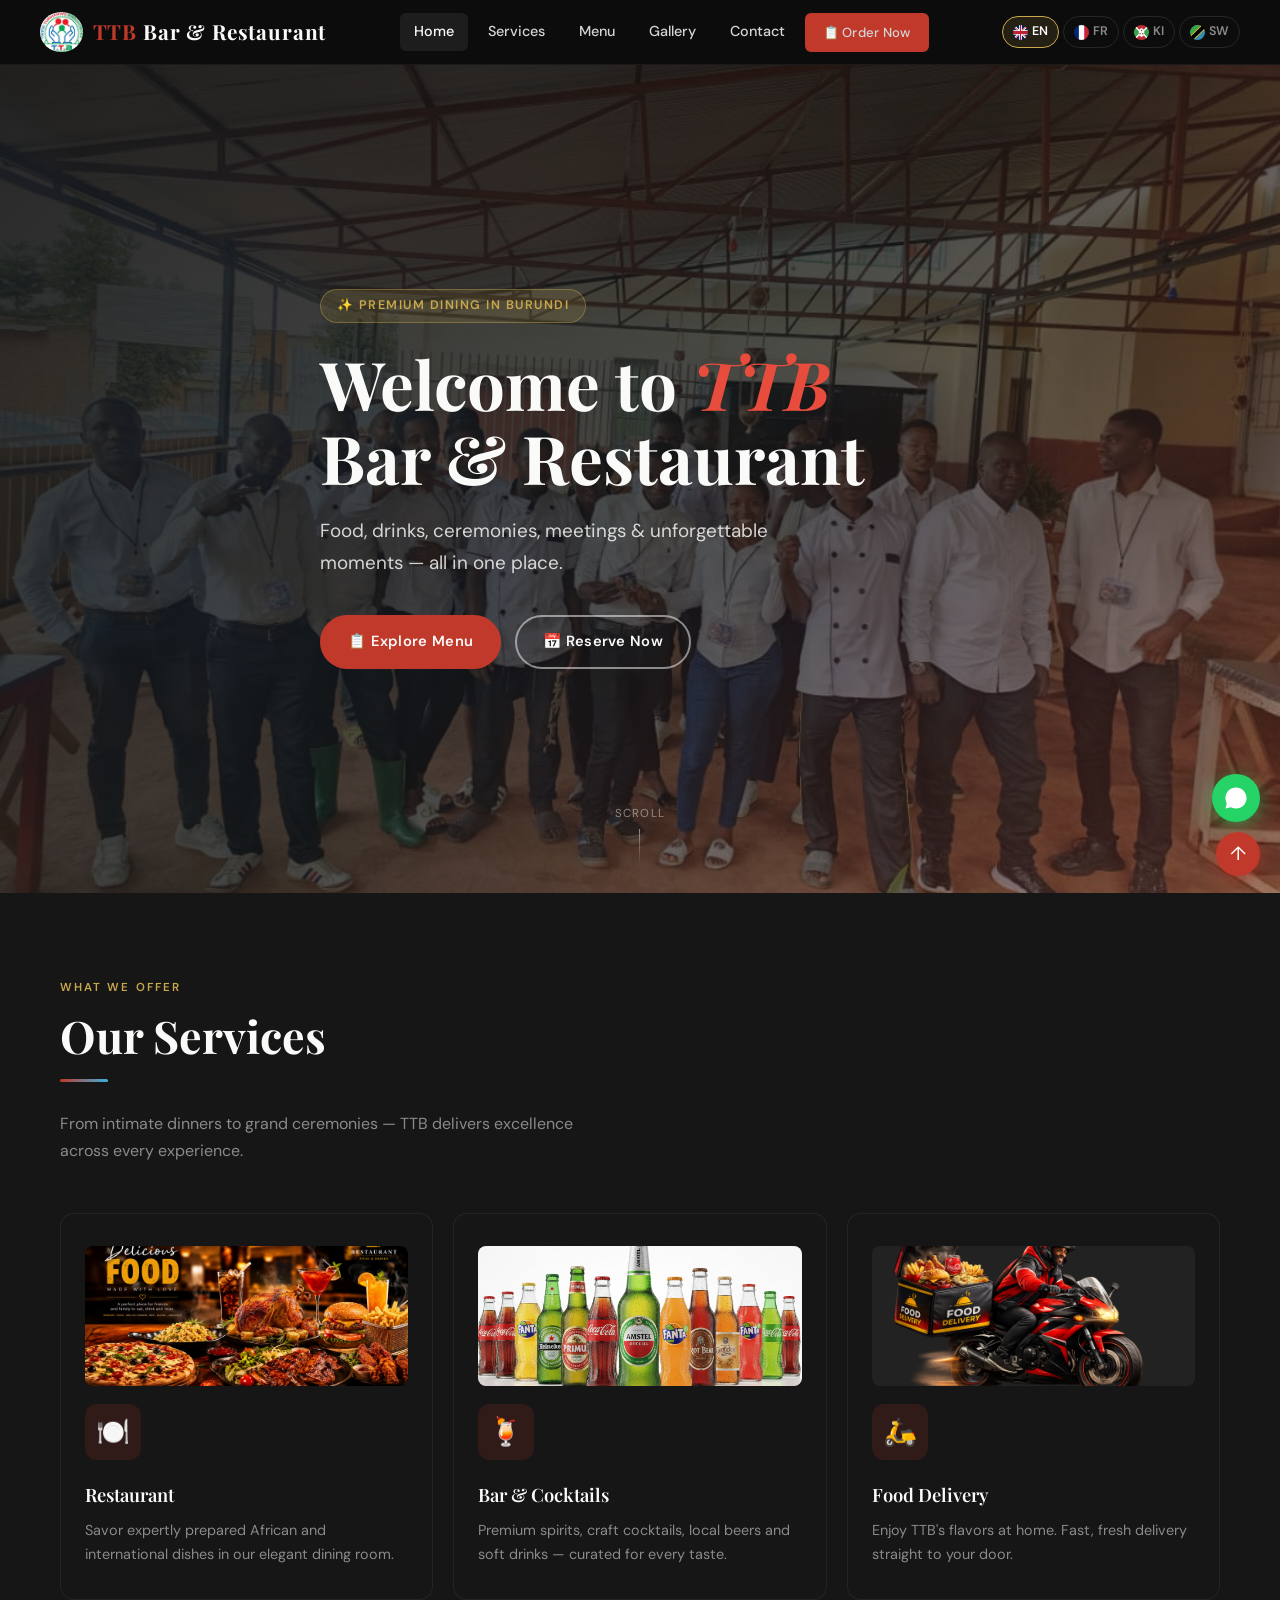
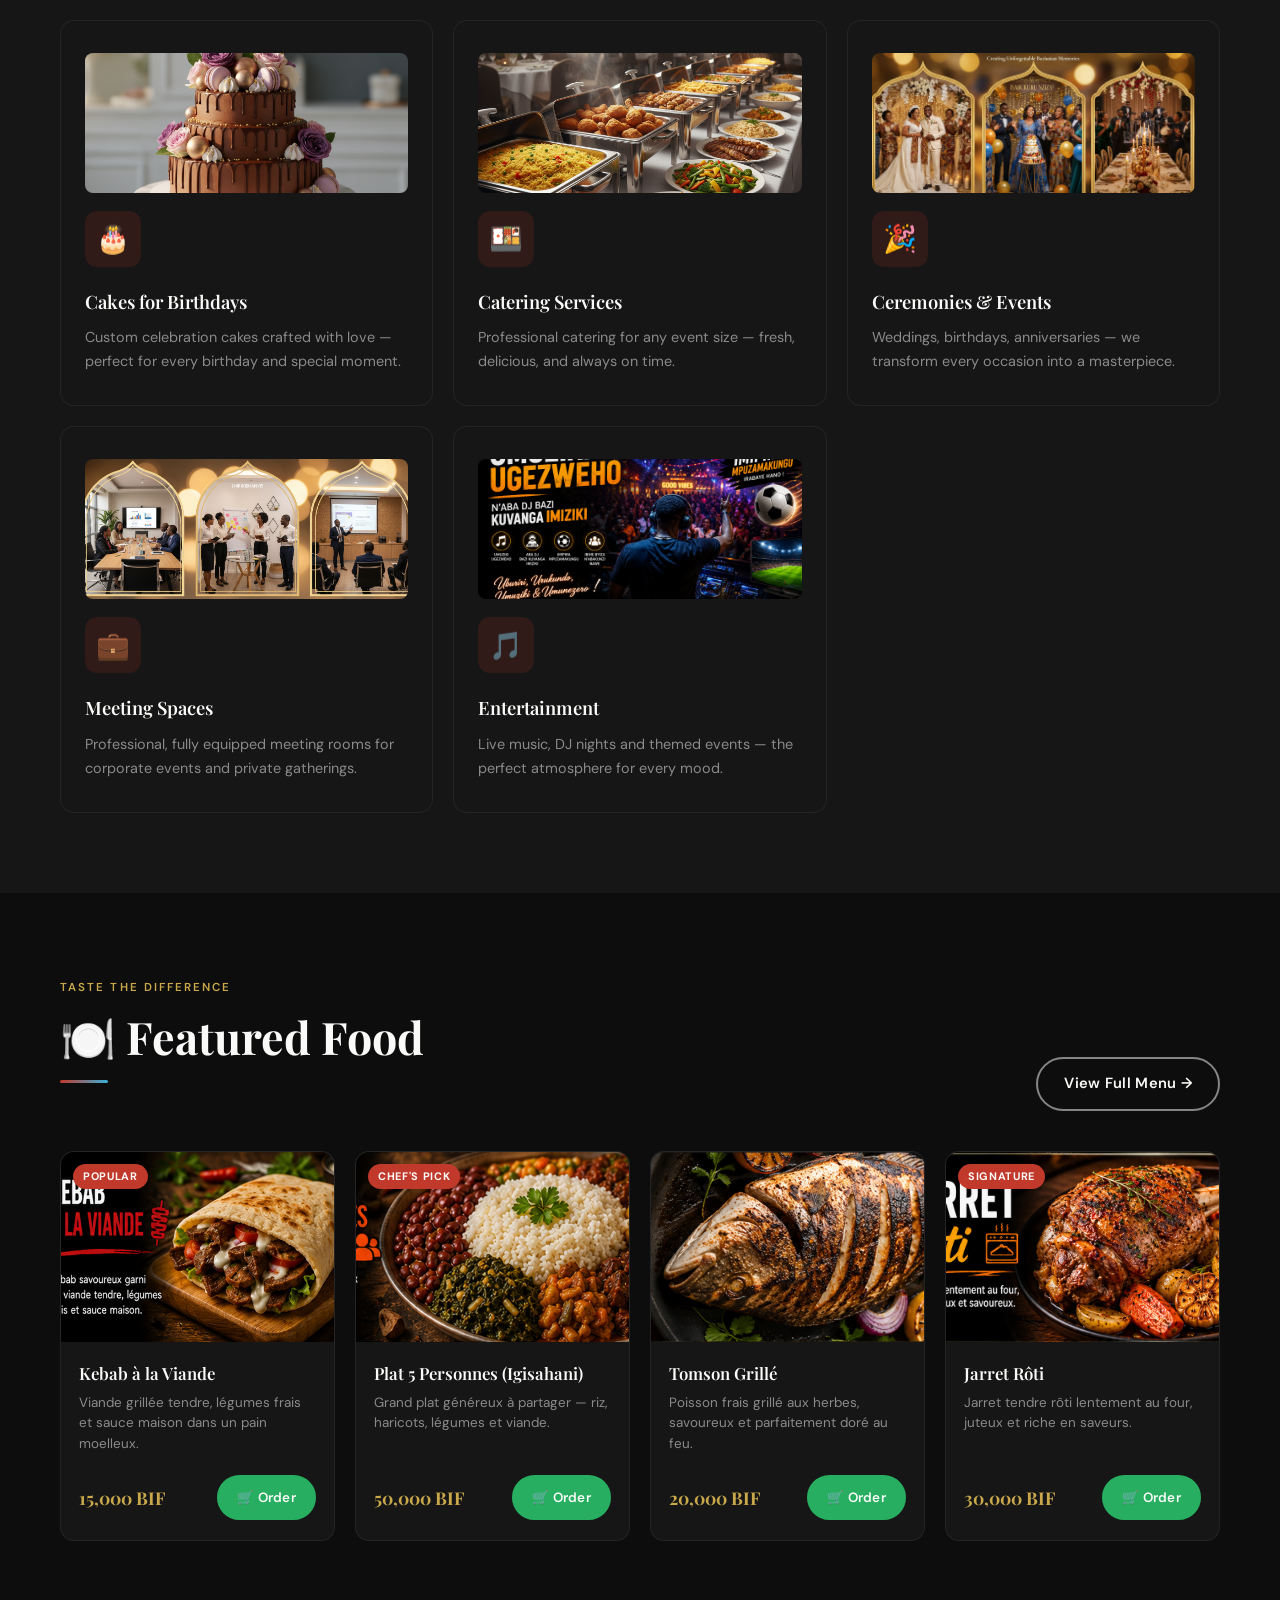
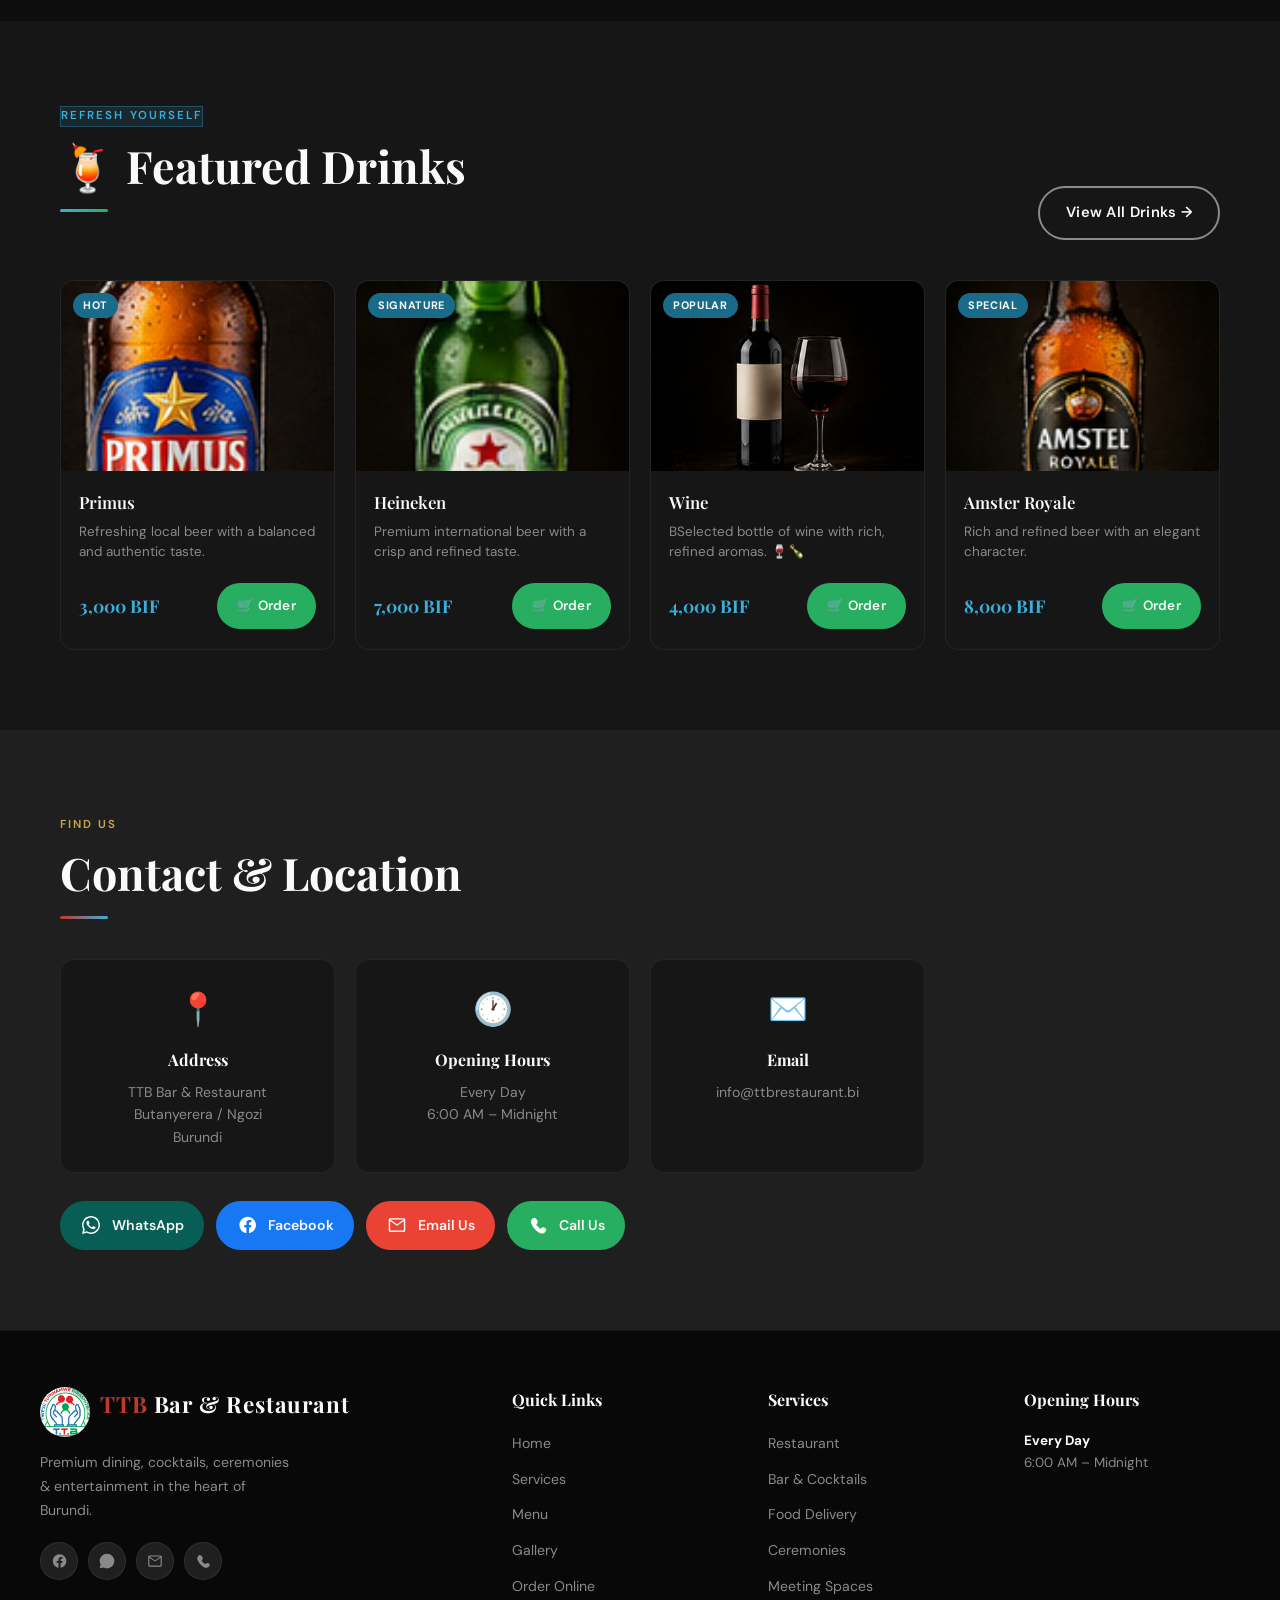
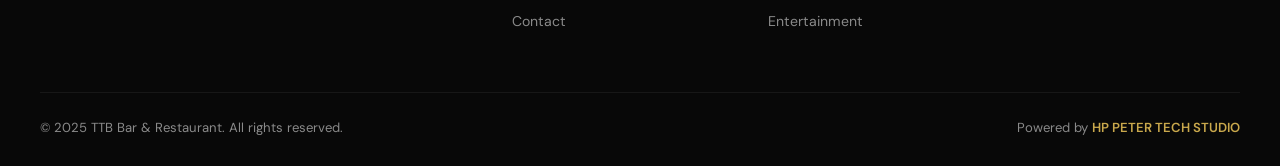
==== index.html @ 3ed2ea03 "first upload" ====
<!DOCTYPE html>
<html lang="en">
<head>
  <meta charset="UTF-8" />
  <meta name="viewport" content="width=device-width, initial-scale=1.0" />
  <title>TTB Bar & Restaurant — Burundi</title>
  <meta name="description" content="TTB Bar & Restaurant — Premium food, drinks, ceremonies & unforgettable moments in Burundi." />
  <link rel="stylesheet" href="style.css" />
  <style>
    /* ── Real social icons (SVG inline via background) ── */
    .social-icon-link {
      display: inline-flex;
      align-items: center;
      gap: 10px;
      padding: 11px 18px;
      border-radius: 50px;
      font-size: 0.88rem;
      font-weight: 600;
      color: var(--white);
      text-decoration: none;
      transition: all var(--transition);
      border: 2px solid rgba(255,255,255,0.12);
    }
    .social-icon-link img { width: 22px; height: 22px; border-radius: 4px; }
    .social-icon-link.wa  { background: #075E54; border-color:#075E54; }
    .social-icon-link.fb  { background: #1877F2; border-color:#1877F2; }
    .social-icon-link.gm  { background: #EA4335; border-color:#EA4335; }
    .social-icon-link.ph  { background: #27AE60; border-color:#27AE60; }
    .social-icon-link:hover { transform: translateY(-3px); filter: brightness(1.15); box-shadow: 0 6px 20px rgba(0,0,0,0.35); }
    .social-contact-row { display: flex; flex-wrap: wrap; gap: 12px; margin-top: 28px; }

    /* ── Drinks section accent ── */
    .drinks-badge { background: rgba(59,175,218,0.12); border: 1px solid rgba(59,175,218,0.3); color: var(--blue); }
    .drink-card .food-img { background: linear-gradient(135deg,#0d1a22,#0a2030); }
    .drink-card .food-badge { background: var(--blue-dark); }
    .drink-price { color: var(--blue) !important; }
  </style>
</head>
<body>

  <input type="checkbox" id="nav-toggle" hidden />

  <header class="site-header">
    <div class="header-inner">
      <a href="index.html" class="logo-wrap">
        <img style="border-radius:50%;" src="images/ttbBarRestaurantLogo.jpeg" alt="TTB Logo" onerror="this.style.display='none'" />
        <span class="logo-text"><span>TTB</span> Bar & Restaurant</span>
      </a>
      <nav class="main-nav" aria-label="Main navigation">
        <a href="#home" class="active">Home</a>
        <a href="#services">Services</a>
        <a href="#menu-preview">Menu</a>
        <!-- Gallery now links to its own page -->
        <a href="gallery.html">Gallery</a>
        <a href="#contact">Contact</a>
        <a href="menu.html" class="btn btn-primary" style="padding:7px 16px;font-size:0.82rem;">📋 Order Now</a>
      </nav>
      <div class="lang-nav">
        <a href="index.html"    class="lang-btn active"><img style="width:15px;height:15px;border-radius:50%;" src="images/greatBretainIcon.png" alt="EN"> EN</a>
        <a href="francais.html" class="lang-btn"><img style="width:15px;height:15px;border-radius:50%;" src="images/franceIcon.png" alt="FR"> FR</a>
        <a href="kirundi.html"  class="lang-btn"><img style="width:15px;height:15px;border-radius:50%;" src="images/burundiIcon.png" alt="KI"> KI</a>
        <a href="swahili.html"  class="lang-btn"><img style="width:15px;height:15px;border-radius:50%;" src="images/tanzaniaIcon.png" alt="SW"> SW</a>
      </div>
      <label for="nav-toggle" class="menu-toggle" aria-label="Open menu">
        <span></span><span></span><span></span>
      </label>
    </div>
  </header>

  <nav class="mobile-nav" aria-label="Mobile navigation">
    <a href="#home">Home</a>
    <a href="#services">Services</a>
    <a href="#menu-preview">Menu</a>
    <a href="gallery.html">Gallery</a>
    <a href="#contact">Contact</a>
    <a href="menu.html">📋 Order Now</a>
    <div class="lang-row">
      <a href="index.html"    class="lang-btn active">🇬🇧 EN</a>
      <a href="francais.html" class="lang-btn">🇫🇷 FR</a>
      <a href="kirundi.html"  class="lang-btn">🇧🇮 KI</a>
      <a href="swahili.html"  class="lang-btn">🇹🇿 SW</a>
    </div>
  </nav>

  <!-- HERO -->
  <section class="hero" id="home">
    <div class="hero-bg">
      <img src="images/ttbImg11.jpeg" alt="TTB Bar & Restaurant ambiance" />
    </div>
    <div class="hero-overlay"></div>
    <div class="hero-content container">
      <div class="hero-badge">✨ Premium Dining in Burundi</div>
      <h1 class="hero-title">Welcome to <em>TTB</em><br />Bar & Restaurant</h1>
      <p class="hero-sub">Food, drinks, ceremonies, meetings &amp; unforgettable moments — all in one place.</p>
      <div class="hero-actions">
        <a href="menu.html" class="btn btn-primary">📋 Explore Menu</a>
        <a href="https://wa.me/25768857061?text=Hello%20TTB%20Bar%20%26%20Restaurant,%20I%20would%20like%20to%20make%20a%20reservation%20for%20___%20people%20on%20___" class="btn btn-outline">📅 Reserve Now</a>
      </div>
    </div>
    <div class="hero-scroll">Scroll</div>
  </section>

  <!-- SERVICES -->
  <section class="section section-dark2" id="services">
    <div class="container">
      <span class="section-label">What We Offer</span>
      <h2 class="section-title">Our Services</h2>
      <div class="divider"></div>
      <p class="section-subtitle">From intimate dinners to grand ceremonies — TTB delivers excellence across every experience.</p>
      <div class="services-grid">
        <div class="service-card">
          <div class="service-img-wrap"><img src="images/ttbImg16.png" alt="Restaurant" onerror="this.parentElement.innerHTML='🍽️'" /></div>
          <div class="service-icon">🍽️</div>
          <h3>Restaurant</h3>
          <p>Savor expertly prepared African and international dishes in our elegant dining room.</p>
        </div>
        <div class="service-card">
          <div class="service-img-wrap"><img src="images/ttbImg15.png" alt="Bar & Cocktails" onerror="this.parentElement.innerHTML='🍹'" /></div>
          <div class="service-icon">🍹</div>
          <h3>Bar &amp; Cocktails</h3>
          <p>Premium spirits, craft cocktails, local beers and soft drinks — curated for every taste.</p>
        </div>
        <div class="service-card">
          <div class="service-img-wrap"><img src="images/ttbImg17.png" alt="Food Delivery" onerror="this.parentElement.innerHTML='🛵'" /></div>
          <div class="service-icon">🛵</div>
          <h3>Food Delivery</h3>
          <p>Enjoy TTB's flavors at home. Fast, fresh delivery straight to your door.</p>
        </div>
        <div class="service-card">
          <div class="service-img-wrap"><img src="images/ttbImg14.png" alt="Cakes for Birthdays" onerror="this.parentElement.innerHTML='🎂'" /></div>
          <div class="service-icon">🎂</div>
          <h3>Cakes for Birthdays</h3>
          <p>Custom celebration cakes crafted with love — perfect for every birthday and special moment.</p>
        </div>
        <div class="service-card">
          <div class="service-img-wrap"><img src="images/ttbImg13.png" alt="Catering Services" onerror="this.parentElement.innerHTML='🍱'" /></div>
          <div class="service-icon">🍱</div>
          <h3>Catering Services</h3>
          <p>Professional catering for any event size — fresh, delicious, and always on time.</p>
        </div>
        <div class="service-card">
          <div class="service-img-wrap"><img src="images/ttbImg18.png" alt="Ceremonies & Events" onerror="this.parentElement.innerHTML='🎉'" /></div>
          <div class="service-icon">🎉</div>
          <h3>Ceremonies &amp; Events</h3>
          <p>Weddings, birthdays, anniversaries — we transform every occasion into a masterpiece.</p>
        </div>
        <div class="service-card">
          <div class="service-img-wrap"><img src="images/ttbImg19.png" alt="Meeting Spaces" onerror="this.parentElement.innerHTML='💼'" /></div>
          <div class="service-icon">💼</div>
          <h3>Meeting Spaces</h3>
          <p>Professional, fully equipped meeting rooms for corporate events and private gatherings.</p>
        </div>
        <div class="service-card">
          <div class="service-img-wrap"><img src="images/imyidagaduro.png" alt="Entertainment" onerror="this.parentElement.innerHTML='🎵'" /></div>
          <div class="service-icon">🎵</div>
          <h3>Entertainment</h3>
          <p>Live music, DJ nights and themed events — the perfect atmosphere for every mood.</p>
        </div>
      </div>
    </div>
  </section>

  <!-- ============================================================
       FEATURED FOOD SECTION
       ============================================================ -->
  <section class="section section-dark" id="menu-preview">
    <div class="container">
      <div class="menu-section-head">
        <div>
          <!-- FOOD title -->
          <span class="section-label">Taste the Difference</span>
          <h2 class="section-title">🍽️ Featured Food</h2>
          <div class="divider"></div>
        </div>
        <a href="menu.html" class="btn btn-outline">View Full Menu →</a>
      </div>
      <div class="cards-row">

        <div class="food-card">
          <div class="food-img">
            <img src="images/ttbKebabAlaViande.png" alt="Kebab à la Viande" onerror="this.parentElement.innerHTML='🌮'" />
            <span class="food-badge">Popular</span>
          </div>
          <div class="food-body">
            <div class="food-name">Kebab à la Viande</div>
            <div class="food-desc">Viande grillée tendre, légumes frais et sauce maison dans un pain moelleux.</div>
            <div class="food-footer">
              <span class="food-price">15,000 BIF</span>
              <a href="https://wa.me/25768857061?text=Hello%20TTB%2C%20I%20would%20like%20to%20order%201x%20Kebab%20%C3%A0%20la%20Viande%20%28Table%20%2F%20Delivery%3A%20__________%29" class="btn btn-green">🛒 Order</a>
            </div>
          </div>
        </div>

        <div class="food-card">
          <div class="food-img">
            <img src="images/ttbIgisahani.png" alt="Igisahani" onerror="this.parentElement.innerHTML='🍱'" />
            <span class="food-badge">Chef's Pick</span>
          </div>
          <div class="food-body">
            <div class="food-name">Plat 5 Personnes (Igisahani)</div>
            <div class="food-desc">Grand plat généreux à partager — riz, haricots, légumes et viande.</div>
            <div class="food-footer">
              <span class="food-price">50,000 BIF</span>
              <a href="https://wa.me/25768857061?text=Hello%20TTB%2C%20I%20would%20like%20to%20order%201x%20Igisahani%20%28Table%20%2F%20Delivery%3A%20__________%29" class="btn btn-green">🛒 Order</a>
            </div>
          </div>
        </div>

        <div class="food-card">
          <div class="food-img">
            <img src="images/ttbTomsonGrille.png" alt="Tomson Grillé" onerror="this.parentElement.innerHTML='🐟'" />
          </div>
          <div class="food-body">
            <div class="food-name">Tomson Grillé</div>
            <div class="food-desc">Poisson frais grillé aux herbes, savoureux et parfaitement doré au feu.</div>
            <div class="food-footer">
              <span class="food-price">20,000 BIF</span>
              <a href="https://wa.me/25768857061?text=Hello%20TTB%2C%20I%20would%20like%20to%20order%201x%20Tomson%20Grill%C3%A9%20%28Table%20%2F%20Delivery%3A%20__________%29" class="btn btn-green">🛒 Order</a>
            </div>
          </div>
        </div>

        <div class="food-card">
          <div class="food-img">
            <img src="images/ttbJarretRoti.png" alt="Jarret Roti" onerror="this.parentElement.innerHTML='🍖'" />
            <span class="food-badge">Signature</span>
          </div>
          <div class="food-body">
            <div class="food-name">Jarret Rôti</div>
            <div class="food-desc">Jarret tendre rôti lentement au four, juteux et riche en saveurs.</div>
            <div class="food-footer">
              <span class="food-price">30,000 BIF</span>
              <a href="https://wa.me/25768857061?text=Hello%20TTB%2C%20I%20would%20like%20to%20order%201x%20Jarret%20R%C3%B4ti%20%28Table%20%2F%20Delivery%3A%20__________%29" class="btn btn-green">🛒 Order</a>
            </div>
          </div>
        </div>

      </div>
    </div>
  </section>

  <!-- ============================================================
       FEATURED DRINKS SECTION  ← NEW SECTION
       ============================================================ -->
  <section class="section section-dark2" id="drinks-preview">
    <div class="container">
      <div class="menu-section-head">
        <div>
          <!-- DRINKS title — differentiates from Food above -->
          <span class="section-label drinks-badge">Refresh Yourself</span>
          <h2 class="section-title">🍹 Featured Drinks</h2>
          <div class="divider" style="background:linear-gradient(90deg,var(--blue),var(--green));"></div>
        </div>
        <a href="menu.html#drinks" class="btn btn-outline">View All Drinks →</a>
      </div>
      <div class="cards-row">

        <!-- Drink 1 — Primus -->
        <div class="food-card drink-card">
          <div class="food-img">
            <!-- Replace with green tea image -->
            <img src="images/primus.png" alt="Primus" onerror="this.parentElement.innerHTML='🍵'" />
            <span class="food-badge">Hot</span>
          </div>
          <div class="food-body">
            <div class="food-name">Primus</div>
            <div class="food-desc">Refreshing local beer with a balanced and authentic taste.</div>
            <div class="food-footer">
              <span class="food-price drink-price">3,000 BIF</span>
              <a href="https://wa.me/25768857061?text=Hello%20TTB%2C%20I%20would%20like%20to%20order%201x%20Primus%20%28Table%20%2F%20Delivery%3A%20__________%29" class="btn btn-green">🛒 Order</a>
            </div>
          </div>
        </div>

        <!-- Drink 2 — Heineken -->
        <div class="food-card drink-card">
          <div class="food-img">
            <!-- Replace with African coffee image -->
            <img src="images/heineken.png" alt="Heineken" onerror="this.parentElement.innerHTML='☕'" />
            <span class="food-badge">Signature</span>
          </div>
          <div class="food-body">
            <div class="food-name">Heineken</div>
            <div class="food-desc">Premium international beer with a crisp and refined taste.</div>
            <div class="food-footer">
              <span class="food-price drink-price">7,000 BIF</span>
              <a href="https://wa.me/25768857061?text=Hello%20TTB%2C%20I%20would%20like%20to%20order%201x%20Heineken%20%28Table%20%2F%20Delivery%3A%20__________%29" class="btn btn-green">🛒 Order</a>
            </div>
          </div>
        </div>

        <!-- Drink 3 — Wine -->
        <div class="food-card drink-card">
          <div class="food-img">
            <!-- Replace with Tangawizi ginger drink image -->
            <img src="images/vinEnBouteille.png" alt="Wine" onerror="this.parentElement.innerHTML='🫚'" />
            <span class="food-badge">Popular</span>
          </div>
          <div class="food-body">
            <div class="food-name">Wine</div>
            <div class="food-desc">BSelected bottle of wine with rich, refined aromas. 🍷🍾</div>
            <div class="food-footer">
              <span class="food-price drink-price">4,000 BIF</span>
              <a href="https://wa.me/25768857061?text=Hello%20TTB%2C%20I%20would%20like%20to%20order%201x%20Wine%20%28Table%20%2F%20Delivery%3A%20__________%29" class="btn btn-green">🛒 Order</a>
            </div>
          </div>
        </div>

        <!-- Drink 4 — Amster Royale -->
        <div class="food-card drink-card">
          <div class="food-img">
            <!-- Replace with Thé GCM image -->
            <img src="images/amsterRoyale.png" alt="Amster Royale" onerror="this.parentElement.innerHTML='🍵'" />
            <span class="food-badge">Special</span>
          </div>
          <div class="food-body">
            <div class="food-name">Amster Royale</div>
            <div class="food-desc">Rich and refined beer with an elegant character.</div>
            <div class="food-footer">
              <span class="food-price drink-price">8,000 BIF</span>
              <a href="https://wa.me/25768857061?text=Hello%20TTB%2C%20I%20would%20like%20to%20order%201x%20Amster%20Royale%20%28Table%20%2F%20Delivery%3A%20__________%29" class="btn btn-green">🛒 Order</a>
            </div>
          </div>
        </div>

      </div>
    </div>
  </section>

  <!-- CONTACT -->
  <section class="section section-dark3" id="contact">
    <div class="container">
      <span class="section-label">Find Us</span>
      <h2 class="section-title">Contact &amp; Location</h2>
      <div class="divider"></div>

      <div class="info-grid">
        <div class="info-card">
          <div class="icon">📍</div>
          <h4>Address</h4>
          <p>TTB Bar &amp; Restaurant<br />Butanyerera / Ngozi<br />Burundi</p>
        </div>
        <div class="info-card">
          <div class="icon">🕐</div>
          <h4>Opening Hours</h4>
          <!-- Updated: every day 6:00 AM – 00:00 -->
          <p>Every Day<br />6:00 AM – Midnight</p>
        </div>
        <div class="info-card">
          <div class="icon">✉️</div>
          <h4>Email</h4>
          <!-- Replace with official email -->
          <p><a href="mailto:info@ttbrestaurant.bi">info@ttbrestaurant.bi</a></p>
        </div>
      </div>

      <!-- ── Real social / contact buttons ── -->
      <div class="social-contact-row">

        <!-- WhatsApp — replace number -->
        <a href="https://wa.me/25768857061?text=Hello%20TTB!" class="social-icon-link wa">
          <!-- WhatsApp icon (green) -->
          <svg width="22" height="22" viewBox="0 0 32 32" fill="white"><path d="M16 3C8.82 3 3 8.82 3 16c0 2.3.6 4.46 1.64 6.33L3 29l6.84-1.6A13 13 0 0 0 16 29c7.18 0 13-5.82 13-13S23.18 3 16 3zm0 23.85a10.83 10.83 0 0 1-5.52-1.52l-.4-.24-4.06.95.99-3.95-.26-.41A10.85 10.85 0 1 1 16 26.85zm5.95-8.13c-.33-.16-1.93-.95-2.23-1.06-.3-.1-.52-.16-.73.16-.22.33-.84 1.06-1.03 1.28-.19.22-.38.24-.7.08-.33-.16-1.38-.51-2.63-1.62-.97-.87-1.63-1.94-1.82-2.27-.19-.33-.02-.51.14-.67.15-.14.33-.38.49-.57.16-.19.22-.33.33-.54.1-.22.05-.41-.02-.57-.08-.16-.73-1.77-1-2.43-.26-.64-.53-.55-.73-.56h-.62c-.22 0-.57.08-.86.41-.3.33-1.13 1.1-1.13 2.68s1.16 3.11 1.32 3.32c.16.22 2.28 3.47 5.52 4.87.77.33 1.37.53 1.84.68.77.24 1.47.21 2.03.13.62-.09 1.93-.79 2.2-1.55.27-.76.27-1.41.19-1.55-.08-.14-.3-.22-.62-.38z"/></svg>
          WhatsApp
        </a>

        <!-- Facebook — replace URL -->
        <a href="https://facebook.com/your-ttb-page" target="_blank" class="social-icon-link fb">
          <!-- Facebook icon -->
          <svg width="22" height="22" viewBox="0 0 32 32" fill="white"><path d="M29 16C29 9.37 23.63 4 17 4S5 9.37 5 16c0 6 4.39 10.99 10.13 11.85V19.7h-3.05V16h3.05v-2.65c0-3.01 1.79-4.67 4.53-4.67 1.31 0 2.69.23 2.69.23v2.96h-1.51c-1.49 0-1.96.93-1.96 1.88V16h3.33l-.53 3.7H18.9v8.15C24.61 26.99 29 22 29 16z"/></svg>
          Facebook
        </a>

        <!-- Gmail — replace email -->
        <a href="mailto:info@ttbrestaurant.bi" class="social-icon-link gm">
          <!-- Gmail icon -->
          <svg width="22" height="22" viewBox="0 0 32 32" fill="white"><path d="M26 6H6a2 2 0 0 0-2 2v16a2 2 0 0 0 2 2h20a2 2 0 0 0 2-2V8a2 2 0 0 0-2-2zm0 2-10 7L6 8h20zm0 16H6V10l10 7 10-7v14z"/></svg>
          Email Us
        </a>

        <!-- Direct call — replace number -->
        <a href="tel:+25768857061" class="social-icon-link ph">
          <!-- Phone icon -->
          <svg width="22" height="22" viewBox="0 0 32 32" fill="white"><path d="M26.5 20.5c-1.5-1-3.1-1.6-4.5-.6l-1.8 1.3c-.5.3-1.1.2-1.5-.2-1.3-1.2-3.4-3.3-4.6-4.6-.4-.4-.5-1-.2-1.5l1.3-1.8c1-1.4.4-3-.6-4.5L13 6.7C11.9 5.2 10 5 8.7 6.2L7 7.8C5 9.8 5.5 13.2 8 17.5c2 3.5 4.8 6.4 8 8.5 4.5 2.8 7.8 2.8 9.7.8l1.5-1.7c1.2-1.3 1-3.1-.2-4.1l-1.5-1.1-1 1z"/></svg>
          Call Us
        </a>

      </div>
    </div>
  </section>

  <!-- FOOTER -->
  <footer class="site-footer">
    <div class="footer-inner">
      <div class="footer-grid">
        <div class="footer-brand">
          <div style="display:flex;align-items:center;gap:10px;margin-bottom:14px;">
            <img style="width:50px;height:50px;border-radius:50%;" src="images/ttbBarRestaurantLogo.jpeg" alt="TTB Logo" />
            <span class="logo-text"><span>TTB</span> Bar &amp; Restaurant</span>
          </div>
          <p>Premium dining, cocktails, ceremonies &amp; entertainment in the heart of Burundi.</p>
          <div class="social-row" style="margin-top:14px;">
            <!-- Replace # with real social media URLs -->
            <a href="https://facebook.com/your-ttb-page" class="social-btn" title="Facebook">
              <svg width="18" height="18" viewBox="0 0 32 32" fill="currentColor"><path d="M29 16C29 9.37 23.63 4 17 4S5 9.37 5 16c0 6 4.39 10.99 10.13 11.85V19.7h-3.05V16h3.05v-2.65c0-3.01 1.79-4.67 4.53-4.67 1.31 0 2.69.23 2.69.23v2.96h-1.51c-1.49 0-1.96.93-1.96 1.88V16h3.33l-.53 3.7H18.9v8.15C24.61 26.99 29 22 29 16z"/></svg>
            </a>
            <a href="https://wa.me/25768857061" class="social-btn" title="WhatsApp">
              <svg width="18" height="18" viewBox="0 0 32 32" fill="currentColor"><path d="M16 3C8.82 3 3 8.82 3 16c0 2.3.6 4.46 1.64 6.33L3 29l6.84-1.6A13 13 0 0 0 16 29c7.18 0 13-5.82 13-13S23.18 3 16 3zm5.95 15.72c-.33-.16-1.93-.95-2.23-1.06-.3-.1-.52-.16-.73.16-.22.33-.84 1.06-1.03 1.28-.19.22-.38.24-.7.08-.33-.16-1.38-.51-2.63-1.62-.97-.87-1.63-1.94-1.82-2.27-.19-.33-.02-.51.14-.67.15-.14.33-.38.49-.57.16-.19.22-.33.33-.54.1-.22.05-.41-.02-.57-.08-.16-.73-1.77-1-2.43-.26-.64-.53-.55-.73-.56h-.62c-.22 0-.57.08-.86.41-.3.33-1.13 1.1-1.13 2.68s1.16 3.11 1.32 3.32c.16.22 2.28 3.47 5.52 4.87.77.33 1.37.53 1.84.68.77.24 1.47.21 2.03.13.62-.09 1.93-.79 2.2-1.55.27-.76.27-1.41.19-1.55-.08-.14-.3-.22-.62-.38z"/></svg>
            </a>
            <a href="mailto:info@ttbrestaurant.bi" class="social-btn" title="Email">
              <svg width="18" height="18" viewBox="0 0 32 32" fill="currentColor"><path d="M26 6H6a2 2 0 0 0-2 2v16a2 2 0 0 0 2 2h20a2 2 0 0 0 2-2V8a2 2 0 0 0-2-2zm0 2-10 7L6 8h20zm0 16H6V10l10 7 10-7v14z"/></svg>
            </a>
            <a href="tel:+25768857061" class="social-btn" title="Call">
              <svg width="18" height="18" viewBox="0 0 32 32" fill="currentColor"><path d="M26.5 20.5c-1.5-1-3.1-1.6-4.5-.6l-1.8 1.3c-.5.3-1.1.2-1.5-.2-1.3-1.2-3.4-3.3-4.6-4.6-.4-.4-.5-1-.2-1.5l1.3-1.8c1-1.4.4-3-.6-4.5L13 6.7C11.9 5.2 10 5 8.7 6.2L7 7.8C5 9.8 5.5 13.2 8 17.5c2 3.5 4.8 6.4 8 8.5 4.5 2.8 7.8 2.8 9.7.8l1.5-1.7c1.2-1.3 1-3.1-.2-4.1l-1.5-1.1-1 1z"/></svg>
            </a>
          </div>
        </div>
        <div class="footer-col">
          <h5>Quick Links</h5>
          <ul>
            <li><a href="#home">Home</a></li>
            <li><a href="#services">Services</a></li>
            <li><a href="#menu-preview">Menu</a></li>
            <li><a href="gallery.html">Gallery</a></li>
            <li><a href="menu.html">Order Online</a></li>
            <li><a href="#contact">Contact</a></li>
          </ul>
        </div>
        <div class="footer-col">
          <h5>Services</h5>
          <ul>
            <li><a href="#services">Restaurant</a></li>
            <li><a href="#services">Bar &amp; Cocktails</a></li>
            <li><a href="#services">Food Delivery</a></li>
            <li><a href="#services">Ceremonies</a></li>
            <li><a href="#services">Meeting Spaces</a></li>
            <li><a href="#services">Entertainment</a></li>
          </ul>
        </div>
        <div class="footer-col">
          <h5>Opening Hours</h5>
          <div class="footer-hours">
            <!-- Updated: every day 6:00 AM – midnight -->
            <span><strong>Every Day</strong><br />6:00 AM – Midnight</span>
          </div>
        </div>
      </div>
      <div class="footer-bottom">
        <span>© 2025 TTB Bar &amp; Restaurant. All rights reserved.</span>
        <span>Powered by <a href="https://hppeter830s.github.io/hppetertechstudio/" target="_blank" rel="noopener">HP PETER TECH STUDIO</a></span>
      </div>
    </div>
  </footer>

  <a href="https://wa.me/25768857061?text=Hello%20TTB%20Bar%20%26%20Restaurant!" class="whatsapp-float" title="Chat on WhatsApp">
    <svg width="26" height="26" viewBox="0 0 32 32" fill="white"><path d="M16 3C8.82 3 3 8.82 3 16c0 2.3.6 4.46 1.64 6.33L3 29l6.84-1.6A13 13 0 0 0 16 29c7.18 0 13-5.82 13-13S23.18 3 16 3zm5.95 15.72c-.33-.16-1.93-.95-2.23-1.06-.3-.1-.52-.16-.73.16-.22.33-.84 1.06-1.03 1.28-.19.22-.38.24-.7.08-.33-.16-1.38-.51-2.63-1.62-.97-.87-1.63-1.94-1.82-2.27-.19-.33-.02-.51.14-.67.15-.14.33-.38.49-.57.16-.19.22-.33.33-.54.1-.22.05-.41-.02-.57-.08-.16-.73-1.77-1-2.43-.26-.64-.53-.55-.73-.56h-.62c-.22 0-.57.08-.86.41-.3.33-1.13 1.1-1.13 2.68s1.16 3.11 1.32 3.32c.16.22 2.28 3.47 5.52 4.87.77.33 1.37.53 1.84.68.77.24 1.47.21 2.03.13.62-.09 1.93-.79 2.2-1.55.27-.76.27-1.41.19-1.55-.08-.14-.3-.22-.62-.38z"/></svg>
  </a>
  <a href="#home" class="scroll-top" title="Back to top">↑</a>

</body>
</html>
---- style.css ----
/* ============================================================
   TTB BAR & RESTAURANT — style.css
   Shared stylesheet for all pages
   Font: Playfair Display (headings) + DM Sans (body)
   ============================================================ */

/* ── Google Fonts ── */
@import url('https://fonts.googleapis.com/css2?family=Playfair+Display:ital,wght@0,400;0,600;0,700;1,400&family=DM+Sans:wght@300;400;500;600&display=swap');

/* ── CSS Variables (edit colors here) ── */
:root {
  --red:        #C0392B;
  --red-light:  #E74C3C;
  --red-dark:   #96281B;
  --blue:       #3BAFDA;
  --blue-light: #A8D8EA;
  --blue-dark:  #1A6B8A;
  --green:      #27AE60;
  --green-light:#2ECC71;
  --white:      #FAFAF8;
  --cream:      #F5F0E8;
  --dark:       #0D0D0D;
  --dark2:      #161616;
  --dark3:      #1F1F1F;
  --gray:       #8A8A8A;
  --gray-light: #D5D5D5;
  --gold:       #C9A84C;
  --shadow:     0 8px 32px rgba(0,0,0,0.28);
  --shadow-sm:  0 4px 16px rgba(0,0,0,0.18);
  --radius:     14px;
  --radius-sm:  8px;
  --transition: 0.3s cubic-bezier(0.4,0,0.2,1);
}

/* ── Reset ── */
*, *::before, *::after {
  box-sizing: border-box;
  margin: 0;
  padding: 0;
}

html {
  scroll-behavior: smooth;
  font-size: 16px;
}

body {
  font-family: 'DM Sans', sans-serif;
  background: var(--dark);
  color: var(--white);
  overflow-x: hidden;
  line-height: 1.6;
}

img {
  max-width: 100%;
  display: block;
}

a {
  text-decoration: none;
  color: inherit;
}

ul { list-style: none; }

/* ── Utility ── */
.container {
  width: 100%;
  max-width: 1200px;
  margin: 0 auto;
  padding: 0 20px;
}

.section-label {
  display: inline-block;
  font-size: 0.72rem;
  font-weight: 600;
  letter-spacing: 0.18em;
  text-transform: uppercase;
  color: var(--gold);
  margin-bottom: 12px;
}

.section-title {
  font-family: 'Playfair Display', serif;
  font-size: clamp(1.8rem, 4vw, 2.8rem);
  font-weight: 700;
  line-height: 1.2;
  margin-bottom: 16px;
}

.section-subtitle {
  color: var(--gray);
  font-size: 1rem;
  max-width: 540px;
  line-height: 1.7;
}

/* ── Divider accent ── */
.divider {
  width: 48px;
  height: 3px;
  background: linear-gradient(90deg, var(--red), var(--blue));
  border-radius: 4px;
  margin: 14px 0 28px;
}

/* ============================================================
   HEADER / NAV
   ============================================================ */
.site-header {
  position: sticky;
  top: 0;
  z-index: 999;
  background: rgba(13,13,13,0.96);
  backdrop-filter: blur(12px);
  border-bottom: 1px solid rgba(255,255,255,0.06);
  padding: 0 20px;
}

.header-inner {
  display: flex;
  align-items: center;
  justify-content: space-between;
  max-width: 1200px;
  margin: 0 auto;
  height: 64px;
  gap: 16px;
}

/* ── Logo ── */
.logo-wrap {
  display: flex;
  align-items: center;
  gap: 10px;
  flex-shrink: 0;
}

.logo-wrap img {
  height: 40px;
  width: auto;
  object-fit: contain;
}

.logo-text {
  font-family: 'Playfair Display', serif;
  font-size: 1.3rem;
  font-weight: 700;
  color: var(--white);
  letter-spacing: 0.04em;
}

.logo-text span {
  color: var(--red);
}

/* ── Main nav ── */
.main-nav {
  display: flex;
  align-items: center;
  gap: 6px;
}

.main-nav a {
  padding: 7px 14px;
  font-size: 0.9rem;
  font-weight: 500;
  color: var(--gray-light);
  border-radius: 6px;
  transition: color var(--transition), background var(--transition);
}

.main-nav a:hover,
.main-nav a.active {
  color: var(--white);
  background: rgba(255,255,255,0.07);
}

/* ── Language buttons ── */
.lang-nav {
  display: flex;
  align-items: center;
  gap: 4px;
  flex-shrink: 0;
}

.lang-btn {
  display: inline-flex;
  align-items: center;
  gap: 4px;
  padding: 5px 10px;
  font-size: 0.78rem;
  font-weight: 600;
  color: var(--gray);
  border: 1px solid rgba(255,255,255,0.1);
  border-radius: 20px;
  transition: all var(--transition);
}

.lang-btn:hover,
.lang-btn.active {
  color: var(--white);
  border-color: var(--gold);
  background: rgba(201,168,76,0.12);
}

/* ── Mobile menu toggle ── */
.menu-toggle {
  display: none;
  flex-direction: column;
  gap: 5px;
  cursor: pointer;
  padding: 6px;
  background: none;
  border: none;
}

.menu-toggle span {
  display: block;
  width: 24px;
  height: 2px;
  background: var(--white);
  border-radius: 2px;
  transition: all var(--transition);
}

/* ── Mobile nav drawer ── */
.mobile-nav {
  display: none;
  flex-direction: column;
  background: var(--dark2);
  padding: 16px 20px 20px;
  border-top: 1px solid rgba(255,255,255,0.06);
}

.mobile-nav a {
  display: block;
  padding: 12px 0;
  font-size: 1rem;
  color: var(--gray-light);
  border-bottom: 1px solid rgba(255,255,255,0.05);
  transition: color var(--transition);
}

.mobile-nav a:hover { color: var(--white); }

.mobile-nav .lang-row {
  display: flex;
  gap: 8px;
  margin-top: 16px;
}

/* Checkbox trick for mobile menu */
#nav-toggle { display: none; }
#nav-toggle:checked ~ .mobile-nav { display: flex; }
#nav-toggle:checked ~ .site-header .menu-toggle span:nth-child(1) {
  transform: rotate(45deg) translate(5px,5px);
}
#nav-toggle:checked ~ .site-header .menu-toggle span:nth-child(2) {
  opacity: 0;
}
#nav-toggle:checked ~ .site-header .menu-toggle span:nth-child(3) {
  transform: rotate(-45deg) translate(5px,-5px);
}

/* ============================================================
   HERO SECTION
   ============================================================ */
.hero {
  position: relative;
  min-height: 92vh;
  display: flex;
  align-items: center;
  overflow: hidden;
}

/* ── Hero background image placeholder ── */
.hero-bg {
  position: absolute;
  inset: 0;
  background: var(--dark3);  /* fallback color until image is added */
  z-index: 0;
}

.hero-bg img {
  width: 100%;
  height: 100%;
  object-fit: cover;
  opacity: 0.55;
}

/* ── Dark gradient overlay ── */
.hero-overlay {
  position: absolute;
  inset: 0;
  background: linear-gradient(
    135deg,
    rgba(13,13,13,0.82) 0%,
    rgba(13,13,13,0.55) 50%,
    rgba(192,57,43,0.22) 100%
  );
  z-index: 1;
}

.hero-content {
  position: relative;
  z-index: 2;
  max-width: 680px;
  padding: 60px 20px;
  margin: 0 auto;
  animation: fadeUp 0.9s ease both;
}

@keyframes fadeUp {
  from { opacity: 0; transform: translateY(30px); }
  to   { opacity: 1; transform: translateY(0); }
}

.hero-badge {
  display: inline-flex;
  align-items: center;
  gap: 8px;
  padding: 6px 16px;
  background: rgba(201,168,76,0.15);
  border: 1px solid rgba(201,168,76,0.4);
  border-radius: 30px;
  font-size: 0.78rem;
  font-weight: 600;
  letter-spacing: 0.12em;
  text-transform: uppercase;
  color: var(--gold);
  margin-bottom: 24px;
}

.hero-title {
  font-family: 'Playfair Display', serif;
  font-size: clamp(2.4rem, 7vw, 4.2rem);
  font-weight: 700;
  line-height: 1.1;
  margin-bottom: 20px;
  color: var(--white);
}

.hero-title em {
  font-style: italic;
  color: var(--red-light);
}

.hero-sub {
  font-size: clamp(1rem, 2.5vw, 1.18rem);
  color: rgba(250,250,248,0.82);
  max-width: 520px;
  margin-bottom: 36px;
  line-height: 1.7;
}

.hero-actions {
  display: flex;
  gap: 14px;
  flex-wrap: wrap;
}

/* ── Buttons ── */
.btn {
  display: inline-flex;
  align-items: center;
  gap: 8px;
  padding: 13px 26px;
  font-family: 'DM Sans', sans-serif;
  font-size: 0.92rem;
  font-weight: 600;
  border-radius: 50px;
  cursor: pointer;
  border: 2px solid transparent;
  transition: all var(--transition);
  letter-spacing: 0.02em;
}

.btn-primary {
  background: var(--red);
  color: var(--white);
  border-color: var(--red);
}

.btn-primary:hover {
  background: var(--red-light);
  border-color: var(--red-light);
  transform: translateY(-2px);
  box-shadow: 0 8px 24px rgba(192,57,43,0.45);
}

.btn-outline {
  background: transparent;
  color: var(--white);
  border-color: rgba(255,255,255,0.5);
}

.btn-outline:hover {
  background: rgba(255,255,255,0.1);
  border-color: var(--white);
  transform: translateY(-2px);
}

.btn-green {
  background: var(--green);
  color: var(--white);
  border-color: var(--green);
  font-size: 0.84rem;
  padding: 10px 18px;
}

.btn-green:hover {
  background: var(--green-light);
  border-color: var(--green-light);
  transform: translateY(-2px);
  box-shadow: 0 6px 20px rgba(39,174,96,0.4);
}

/* ── Hero scroll indicator ── */
.hero-scroll {
  position: absolute;
  bottom: 28px;
  left: 50%;
  transform: translateX(-50%);
  z-index: 2;
  display: flex;
  flex-direction: column;
  align-items: center;
  gap: 6px;
  color: rgba(255,255,255,0.45);
  font-size: 0.72rem;
  letter-spacing: 0.1em;
  text-transform: uppercase;
  animation: bounce 2s infinite;
}

.hero-scroll::after {
  content: '';
  width: 1px;
  height: 36px;
  background: linear-gradient(to bottom, rgba(255,255,255,0.5), transparent);
}

@keyframes bounce {
  0%,100% { transform: translateX(-50%) translateY(0); }
  50%      { transform: translateX(-50%) translateY(6px); }
}

/* ============================================================
   SECTION WRAPPERS
   ============================================================ */
.section {
  padding: 80px 0;
}

.section-dark  { background: var(--dark); }
.section-dark2 { background: var(--dark2); }
.section-dark3 { background: var(--dark3); }

/* ============================================================
   SERVICES SECTION
   ============================================================ */
.services-grid {
  display: grid;
  grid-template-columns: repeat(auto-fill, minmax(280px, 1fr));
  gap: 20px;
  margin-top: 48px;
}

.service-card {
  background: var(--dark2);
  border: 1px solid rgba(255,255,255,0.06);
  border-radius: var(--radius);
  padding: 32px 24px;
  transition: all var(--transition);
  position: relative;
  overflow: hidden;
}

.service-card::before {
  content: '';
  position: absolute;
  top: 0; left: 0; right: 0;
  height: 3px;
  background: linear-gradient(90deg, var(--red), var(--blue));
  opacity: 0;
  transition: opacity var(--transition);
}

.service-card:hover {
  transform: translateY(-6px);
  box-shadow: var(--shadow);
  border-color: rgba(255,255,255,0.12);
}

.service-card:hover::before { opacity: 1; }

/* ── Service icon placeholder ── */
.service-icon {
  width: 56px;
  height: 56px;
  background: rgba(192,57,43,0.15);
  border-radius: 12px;
  display: flex;
  align-items: center;
  justify-content: center;
  font-size: 1.7rem;
  margin-bottom: 20px;
}

.service-card h3 {
  font-family: 'Playfair Display', serif;
  font-size: 1.15rem;
  font-weight: 600;
  margin-bottom: 10px;
  color: var(--white);
}

.service-card p {
  font-size: 0.9rem;
  color: var(--gray);
  line-height: 1.65;
}

/* ── Service image placeholder ── */
.service-img-wrap {
  width: 100%;
  height: 140px;
  background: rgba(255,255,255,0.05);
  border-radius: var(--radius-sm);
  overflow: hidden;
  margin-bottom: 18px;
  display: flex;
  align-items: center;
  justify-content: center;
  color: var(--gray);
  font-size: 0.78rem;
  letter-spacing: 0.05em;
}

.service-img-wrap img {
  width: 100%;
  height: 100%;
  object-fit: cover;
}

/* ============================================================
   FEATURED MENU SECTION
   ============================================================ */
.menu-section-head {
  display: flex;
  align-items: flex-end;
  justify-content: space-between;
  flex-wrap: wrap;
  gap: 16px;
  margin-bottom: 40px;
}

/* ── Horizontal scroll container for cards ── */
.cards-scroll-wrap {
  position: relative;
}

.cards-row {
  display: grid;
  grid-template-columns: repeat(auto-fill, minmax(250px, 1fr));
  gap: 20px;
}

/* ── Food / Drink card ── */
.food-card {
  background: var(--dark2);
  border: 1px solid rgba(255,255,255,0.06);
  border-radius: var(--radius);
  overflow: hidden;
  transition: all var(--transition);
  display: flex;
  flex-direction: column;
}

.food-card:hover {
  transform: translateY(-5px);
  box-shadow: var(--shadow);
  border-color: rgba(255,255,255,0.12);
}

/* ── Food image placeholder ── */
.food-img {
  width: 100%;
  height: 190px;
  background: linear-gradient(135deg, rgba(30,30,30,1), rgba(40,40,40,1));
  overflow: hidden;
  position: relative;
  display: flex;
  align-items: center;
  justify-content: center;
  color: var(--gray);
  font-size: 0.78rem;
  letter-spacing: 0.05em;
}

.food-img img {
  width: 100%;
  height: 100%;
  object-fit: cover;
  transition: transform 0.5s ease;
}

.food-card:hover .food-img img {
  transform: scale(1.05);
}

.food-badge {
  position: absolute;
  top: 12px; left: 12px;
  background: var(--red);
  color: var(--white);
  font-size: 0.68rem;
  font-weight: 700;
  letter-spacing: 0.06em;
  text-transform: uppercase;
  padding: 4px 10px;
  border-radius: 20px;
}

.food-body {
  padding: 18px 18px 20px;
  flex: 1;
  display: flex;
  flex-direction: column;
  gap: 6px;
}

.food-name {
  font-family: 'Playfair Display', serif;
  font-size: 1.05rem;
  font-weight: 600;
  color: var(--white);
}

.food-desc {
  font-size: 0.84rem;
  color: var(--gray);
  line-height: 1.55;
  flex: 1;
}

.food-footer {
  display: flex;
  align-items: center;
  justify-content: space-between;
  margin-top: 14px;
  flex-wrap: wrap;
  gap: 8px;
}

.food-price {
  font-family: 'Playfair Display', serif;
  font-size: 1.1rem;
  font-weight: 700;
  color: var(--gold);
}

/* ============================================================
   GALLERY SECTION
   ============================================================ */
.gallery-grid {
  display: grid;
  grid-template-columns: repeat(auto-fill, minmax(220px, 1fr));
  gap: 14px;
  margin-top: 40px;
}

.gallery-item {
  border-radius: var(--radius-sm);
  overflow: hidden;
  aspect-ratio: 4/3;
  background: var(--dark3);
  position: relative;
  cursor: pointer;
  display: flex;
  align-items: center;
  justify-content: center;
  color: var(--gray);
  font-size: 0.78rem;
  letter-spacing: 0.05em;
}

.gallery-item img {
  width: 100%;
  height: 100%;
  object-fit: cover;
  transition: transform 0.5s ease, filter 0.3s ease;
}

.gallery-item:hover img {
  transform: scale(1.06);
  filter: brightness(1.1);
}

.gallery-item.tall {
  grid-row: span 2;
  aspect-ratio: unset;
}

/* ============================================================
   CONTACT / INFO SECTION
   ============================================================ */
.info-grid {
  display: grid;
  grid-template-columns: repeat(auto-fill, minmax(220px, 1fr));
  gap: 20px;
  margin-top: 40px;
}

.info-card {
  background: var(--dark2);
  border: 1px solid rgba(255,255,255,0.06);
  border-radius: var(--radius);
  padding: 24px 20px;
  text-align: center;
}

.info-card .icon {
  font-size: 2rem;
  margin-bottom: 12px;
}

.info-card h4 {
  font-family: 'Playfair Display', serif;
  font-size: 1rem;
  margin-bottom: 8px;
  color: var(--white);
}

.info-card p,
.info-card a {
  font-size: 0.88rem;
  color: var(--gray);
  line-height: 1.6;
  transition: color var(--transition);
}

.info-card a:hover { color: var(--blue); }

/* ============================================================
   FOOTER
   ============================================================ */
.site-footer {
  background: #080808;
  border-top: 1px solid rgba(255,255,255,0.06);
  padding: 56px 20px 28px;
}

.footer-inner {
  max-width: 1200px;
  margin: 0 auto;
}

.footer-grid {
  display: grid;
  grid-template-columns: 2fr 1fr 1fr 1fr;
  gap: 40px;
  margin-bottom: 48px;
}

.footer-brand .logo-text {
  font-size: 1.4rem;
  margin-bottom: 14px;
  display: block;
}

.footer-brand p {
  font-size: 0.88rem;
  color: var(--gray);
  line-height: 1.7;
  max-width: 260px;
  margin-bottom: 20px;
}

/* ── Social icons ── */
.social-row {
  display: flex;
  gap: 10px;
  flex-wrap: wrap;
}

.social-btn {
  width: 38px;
  height: 38px;
  border-radius: 50%;
  background: var(--dark3);
  border: 1px solid rgba(255,255,255,0.08);
  display: flex;
  align-items: center;
  justify-content: center;
  font-size: 1rem;
  color: var(--gray);
  transition: all var(--transition);
}

.social-btn:hover {
  background: var(--red);
  border-color: var(--red);
  color: var(--white);
  transform: translateY(-3px);
}

.footer-col h5 {
  font-family: 'Playfair Display', serif;
  font-size: 1rem;
  color: var(--white);
  margin-bottom: 18px;
}

.footer-col ul li {
  margin-bottom: 10px;
}

.footer-col ul li a {
  font-size: 0.88rem;
  color: var(--gray);
  transition: color var(--transition);
}

.footer-col ul li a:hover { color: var(--blue); }

.footer-hours span {
  display: block;
  font-size: 0.84rem;
  color: var(--gray);
  margin-bottom: 6px;
}

.footer-hours strong {
  color: var(--white);
}

/* ── Footer bottom bar ── */
.footer-bottom {
  display: flex;
  align-items: center;
  justify-content: space-between;
  flex-wrap: wrap;
  gap: 10px;
  padding-top: 24px;
  border-top: 1px solid rgba(255,255,255,0.06);
  font-size: 0.82rem;
  color: var(--gray);
}

.footer-bottom a {
  color: var(--gold);
  font-weight: 600;
  transition: color var(--transition);
}

.footer-bottom a:hover { color: var(--white); }

/* ============================================================
   MENU PAGE (menu.html) — QR Ordering
   ============================================================ */
.qr-header {
  background: var(--dark2);
  padding: 14px 20px;
  display: flex;
  align-items: center;
  justify-content: space-between;
  gap: 12px;
  border-bottom: 1px solid rgba(255,255,255,0.07);
  position: sticky;
  top: 0;
  z-index: 99;
}

.qr-logo {
  display: flex;
  align-items: center;
  gap: 10px;
}

.qr-logo img { height: 34px; }

.qr-logo-text {
  font-family: 'Playfair Display', serif;
  font-size: 1.1rem;
  font-weight: 700;
}

.qr-logo-text span { color: var(--red); }

.qr-welcome {
  text-align: center;
  padding: 24px 20px 16px;
  background: linear-gradient(180deg, var(--dark2), var(--dark));
}

.qr-welcome h2 {
  font-family: 'Playfair Display', serif;
  font-size: 1.5rem;
  margin-bottom: 6px;
}

.qr-welcome p {
  font-size: 0.88rem;
  color: var(--gray);
}

/* ── Category tabs ── */
.cat-tabs {
  display: flex;
  gap: 8px;
  overflow-x: auto;
  padding: 0 16px 12px;
  scrollbar-width: none;
  -webkit-overflow-scrolling: touch;
  position: sticky;
  top: 62px;
  z-index: 98;
  background: var(--dark);
  padding-top: 12px;
}

.cat-tabs::-webkit-scrollbar { display: none; }

.cat-tab {
  flex-shrink: 0;
  padding: 8px 16px;
  border-radius: 30px;
  font-size: 0.83rem;
  font-weight: 600;
  color: var(--gray);
  background: var(--dark2);
  border: 1px solid rgba(255,255,255,0.07);
  cursor: pointer;
  transition: all var(--transition);
  white-space: nowrap;
}

.cat-tab:hover,
.cat-tab.active {
  background: var(--red);
  color: var(--white);
  border-color: var(--red);
}

/* ── Menu categories section ── */
.menu-category {
  padding: 28px 16px 12px;
}

.menu-category h3 {
  font-family: 'Playfair Display', serif;
  font-size: 1.3rem;
  color: var(--white);
  margin-bottom: 4px;
}

.cat-divider {
  width: 36px;
  height: 2px;
  background: linear-gradient(90deg, var(--red), var(--blue));
  border-radius: 2px;
  margin: 8px 0 20px;
}

/* ── QR food cards (2 col on mobile) ── */
.qr-cards {
  display: grid;
  grid-template-columns: repeat(2, 1fr);
  gap: 12px;
  padding: 0 16px 12px;
}

.qr-card {
  background: var(--dark2);
  border: 1px solid rgba(255,255,255,0.06);
  border-radius: var(--radius);
  overflow: hidden;
  display: flex;
  flex-direction: column;
  transition: all var(--transition);
}

.qr-card:hover {
  transform: translateY(-3px);
  box-shadow: var(--shadow-sm);
}

.qr-card .food-img {
  height: 120px;
}

.qr-card .food-body {
  padding: 12px 12px 14px;
  gap: 4px;
}

.qr-card .food-name {
  font-size: 0.9rem;
}

.qr-card .food-desc {
  font-size: 0.75rem;
  -webkit-line-clamp: 2;
  display: -webkit-box;
  -webkit-box-orient: vertical;
  overflow: hidden;
}

.qr-card .food-price {
  font-size: 0.95rem;
}

.qr-card .btn-green {
  width: 100%;
  justify-content: center;
  font-size: 0.78rem;
  padding: 8px 12px;
  border-radius: 8px;
}

.qr-card .food-footer {
  flex-direction: column;
  align-items: stretch;
  gap: 8px;
}

/* ============================================================
   RESPONSIVE BREAKPOINTS
   ============================================================ */

/* ── Tablet ── */
@media (max-width: 900px) {
  .footer-grid {
    grid-template-columns: 1fr 1fr;
    gap: 28px;
  }
}

/* ── Mobile ── */
@media (max-width: 640px) {
  .menu-toggle { display: flex; }

  .main-nav,
  .lang-nav { display: none; }

  .section { padding: 56px 0; }

  .hero {
    min-height: 80vh;
    text-align: center;
  }

  .hero-content {
    padding: 50px 20px;
    text-align: center;
  }

  .hero-actions {
    justify-content: center;
  }

  .hero-badge { margin: 0 auto 24px; }

  .services-grid,
  .cards-row,
  .gallery-grid,
  .info-grid {
    grid-template-columns: 1fr;
  }

  .menu-section-head {
    flex-direction: column;
    align-items: flex-start;
  }

  .footer-grid {
    grid-template-columns: 1fr;
    gap: 28px;
  }

  .footer-bottom {
    flex-direction: column;
    text-align: center;
  }

  .qr-cards {
    grid-template-columns: repeat(2, 1fr);
  }
}

@media (max-width: 380px) {
  .qr-cards {
    grid-template-columns: 1fr;
  }
}

/* ── Two-col menu on larger mobile / tablet ── */
@media (min-width: 641px) and (max-width: 900px) {
  .qr-cards {
    grid-template-columns: repeat(3, 1fr);
  }

  .cards-row {
    grid-template-columns: repeat(2, 1fr);
  }

  .services-grid {
    grid-template-columns: repeat(2, 1fr);
  }
}

/* ============================================================
   SCROLL TO TOP BUTTON
   ============================================================ */
.scroll-top {
  position: fixed;
  bottom: 24px;
  right: 20px;
  width: 44px;
  height: 44px;
  background: var(--red);
  color: var(--white);
  border-radius: 50%;
  display: flex;
  align-items: center;
  justify-content: center;
  font-size: 1.2rem;
  z-index: 900;
  box-shadow: 0 4px 16px rgba(192,57,43,0.5);
  transition: all var(--transition);
  text-decoration: none;
}

.scroll-top:hover {
  background: var(--red-light);
  transform: translateY(-3px);
}

/* ── WhatsApp CTA float button ── */
.whatsapp-float {
  position: fixed;
  bottom: 78px;
  right: 20px;
  width: 48px;
  height: 48px;
  background: #25D366;
  color: var(--white);
  border-radius: 50%;
  display: flex;
  align-items: center;
  justify-content: center;
  font-size: 1.5rem;
  z-index: 900;
  box-shadow: 0 4px 18px rgba(37,211,102,0.5);
  transition: all var(--transition);
}

.whatsapp-float:hover {
  transform: scale(1.1);
  box-shadow: 0 6px 24px rgba(37,211,102,0.6);
}

/* ── Highlight accent text ── */
.accent-red  { color: var(--red-light); }
.accent-blue { color: var(--blue); }
.accent-gold { color: var(--gold); }
.accent-green{ color: var(--green-light); }

/* ============================================================
   SOCIAL CONTACT BUTTONS (real icons, used in contact section)
   ============================================================ */
.social-contact-row {
  display: flex;
  flex-wrap: wrap;
  gap: 12px;
  margin-top: 28px;
}

.social-icon-link {
  display: inline-flex;
  align-items: center;
  gap: 9px;
  padding: 11px 20px;
  border-radius: 50px;
  font-size: 0.88rem;
  font-weight: 600;
  color: var(--white);
  text-decoration: none;
  transition: all var(--transition);
  border: 2px solid transparent;
}

.social-icon-link svg { flex-shrink: 0; }
.social-icon-link:hover { transform: translateY(-3px); filter: brightness(1.15); box-shadow: 0 8px 24px rgba(0,0,0,0.4); }

/* Each platform color */
.social-icon-link.wa  { background: #075E54; border-color: #075E54; }
.social-icon-link.fb  { background: #1877F2; border-color: #1877F2; }
.social-icon-link.gm  { background: #EA4335; border-color: #EA4335; }
.social-icon-link.ph  { background: #27AE60; border-color: #27AE60; }

/* Footer social buttons with real SVG icons */
.social-btn svg { display: block; }

/* ============================================================
   DRINKS SECTION ACCENT
   ============================================================ */
.drinks-label {
  display: inline-block;
  font-size: 0.72rem;
  font-weight: 600;
  letter-spacing: 0.18em;
  text-transform: uppercase;
  color: var(--blue);
  margin-bottom: 12px;
}

.divider-blue {
  width: 48px;
  height: 3px;
  background: linear-gradient(90deg, var(--blue), var(--green));
  border-radius: 4px;
  margin: 14px 0 28px;
}

/* Drink card image tint */
.drink-card .food-img {
  background: linear-gradient(135deg, #0a1520, #0d2030);
}

/* Drink price in blue */
.drink-price { color: var(--blue) !important; }

/* Drink badge in blue */
.drink-badge-blue {
  position: absolute;
  top: 12px; left: 12px;
  background: var(--blue-dark);
  color: var(--white);
  font-size: 0.68rem;
  font-weight: 700;
  letter-spacing: 0.06em;
  text-transform: uppercase;
  padding: 4px 10px;
  border-radius: 20px;
}

/* ============================================================
   GALLERY PAGE (gallery.html)
   ============================================================ */

/* Grid layout */
.gallery-page-grid {
  display: grid;
  grid-template-columns: repeat(auto-fill, minmax(280px, 1fr));
  gap: 20px;
  margin-top: 40px;
}

/* Each gallery card */
.gallery-card {
  background: var(--dark2);
  border: 1px solid rgba(255,255,255,0.06);
  border-radius: var(--radius);
  overflow: hidden;
  cursor: pointer;
  transition: all var(--transition);
  position: relative;
}

.gallery-card:hover {
  transform: translateY(-6px);
  box-shadow: var(--shadow);
  border-color: rgba(255,255,255,0.15);
}

/* Image inside card */
.gallery-card-img {
  width: 100%;
  aspect-ratio: 4/3;
  object-fit: cover;
  display: block;
  transition: transform 0.5s ease, filter 0.3s ease;
}

.gallery-card:hover .gallery-card-img {
  transform: scale(1.06);
  filter: brightness(1.1);
}

/* Hover overlay with zoom icon */
.gallery-card-overlay {
  position: absolute;
  inset: 0;
  background: rgba(0,0,0,0);
  display: flex;
  align-items: center;
  justify-content: center;
  transition: background var(--transition);
}

.gallery-card:hover .gallery-card-overlay {
  background: rgba(0,0,0,0.35);
}

.gallery-zoom-icon {
  font-size: 2rem;
  color: white;
  opacity: 0;
  transform: scale(0.7);
  transition: all var(--transition);
}

.gallery-card:hover .gallery-zoom-icon {
  opacity: 1;
  transform: scale(1);
}

/* Caption below image */
.gallery-caption {
  padding: 14px 16px 16px;
}

.gallery-caption h4 {
  font-family: 'Playfair Display', serif;
  font-size: 0.95rem;
  color: var(--white);
  margin-bottom: 5px;
}

.gallery-caption p {
  font-size: 0.82rem;
  color: var(--gray);
  line-height: 1.5;
}

/* ── Lightbox (CSS only — uses :target trick) ── */
/* Each image links to #lightbox-N, which reveals the overlay */

.lightbox {
  display: none;             /* hidden by default */
  position: fixed;
  inset: 0;
  z-index: 9999;
  background: rgba(0,0,0,0.92);
  align-items: center;
  justify-content: center;
  padding: 20px;
  cursor: zoom-out;
}

/* Show lightbox when its ID is targeted via URL hash */
.lightbox:target {
  display: flex;
}

.lightbox-inner {
  position: relative;
  max-width: 90vw;
  max-height: 90vh;
  text-align: center;
}

.lightbox-inner img {
  max-width: 100%;
  max-height: 80vh;
  border-radius: var(--radius);
  box-shadow: 0 20px 60px rgba(0,0,0,0.8);
  display: block;
  margin: 0 auto;
}

.lightbox-inner p {
  color: rgba(255,255,255,0.75);
  font-size: 0.88rem;
  margin-top: 12px;
}

/* Close button — links back to # to remove :target */
.lightbox-close {
  position: absolute;
  top: -44px;
  right: 0;
  width: 36px;
  height: 36px;
  background: var(--red);
  color: white;
  border-radius: 50%;
  display: flex;
  align-items: center;
  justify-content: center;
  font-size: 1.2rem;
  font-weight: 700;
  text-decoration: none;
  transition: all var(--transition);
  line-height: 1;
}

.lightbox-close:hover { background: var(--red-light); transform: scale(1.1); }

/* ============================================================
   MENU PAGE — FOOD/DRINKS TABS
   ============================================================ */

/* Hide tab radio inputs */
.tab-input { display: none; }

/* Tab buttons container */
.main-tabs {
  display: flex;
  gap: 0;
  margin: 0 16px 0;
  border-radius: var(--radius) var(--radius) 0 0;
  overflow: hidden;
  border: 1px solid rgba(255,255,255,0.08);
  border-bottom: none;
  max-width: 400px;
}

/* Each tab label (acts as button) */
.tab-label {
  flex: 1;
  display: flex;
  align-items: center;
  justify-content: center;
  gap: 8px;
  padding: 14px 20px;
  font-family: 'Playfair Display', serif;
  font-size: 1rem;
  font-weight: 600;
  color: var(--gray);
  background: var(--dark3);
  cursor: pointer;
  transition: all var(--transition);
  border-right: 1px solid rgba(255,255,255,0.08);
  user-select: none;
}

.tab-label:last-child { border-right: none; }
.tab-label:hover { color: var(--white); background: var(--dark2); }

/* Active tab styles — food tab */
#tab-food:checked  ~ .tab-bar .tab-label[for="tab-food"],
#tab-food:checked  ~ * .tab-label[for="tab-food"] {
  color: var(--white);
  background: var(--red);
}

/* Active tab styles — drinks tab */
#tab-drinks:checked ~ .tab-bar .tab-label[for="tab-drinks"],
#tab-drinks:checked ~ * .tab-label[for="tab-drinks"] {
  color: var(--white);
  background: var(--blue-dark);
}

/* Tab content panels */
.tab-panel { display: none; }

#tab-food:checked   ~ .tab-panels .panel-food   { display: block; }
#tab-drinks:checked ~ .tab-panels .panel-drinks  { display: block; }

/* Tab wrapper border */
.tab-content-wrap {
  border: 1px solid rgba(255,255,255,0.08);
  border-radius: 0 var(--radius) var(--radius) var(--radius);
  margin: 0 16px 24px;
  overflow: hidden;
}

/* Language switcher inside menu page */
.menu-lang-tabs { display: flex; gap: 5px; flex-wrap: wrap; }

/* ── Menu welcome section with logo background ── */
.qr-welcome-hero {
  position: relative;
  text-align: center;
  padding: 32px 20px 24px;
  overflow: hidden;
  border-bottom: 1px solid rgba(255,255,255,0.07);
}

/* Logo blurred in background */
.qr-welcome-hero::before {
  content: '';
  position: absolute;
  inset: 0;
  /* Replace with your logo path — same as ttbBarRestaurantLogo.jpeg */
  background-image: url('images/ttbBarRestaurantLogo.jpeg');
  background-size: cover;
  background-position: center;
  filter: blur(6px) brightness(0.25);
  transform: scale(1.1);
  z-index: 0;
}

.qr-welcome-hero > * { position: relative; z-index: 1; }

.qr-welcome-hero .qr-logo-img {
  width: 64px;
  height: 64px;
  border-radius: 50%;
  border: 3px solid rgba(255,255,255,0.3);
  margin: 0 auto 12px;
  display: block;
  object-fit: cover;
}

.qr-welcome-hero h2 {
  font-family: 'Playfair Display', serif;
  font-size: 1.4rem;
  color: var(--white);
  margin-bottom: 4px;
}

.qr-welcome-hero p {
  font-size: 0.86rem;
  color: rgba(255,255,255,0.7);
  margin-bottom: 14px;
}

/* Language content blocks inside menu */
.menu-lang-block { display: none; }
#mlang-en:checked ~ .menu-lang-blocks .mlang-en,
#mlang-fr:checked ~ .menu-lang-blocks .mlang-fr,
#mlang-ki:checked ~ .menu-lang-blocks .mlang-ki,
#mlang-sw:checked ~ .menu-lang-blocks .mlang-sw { display: block; }
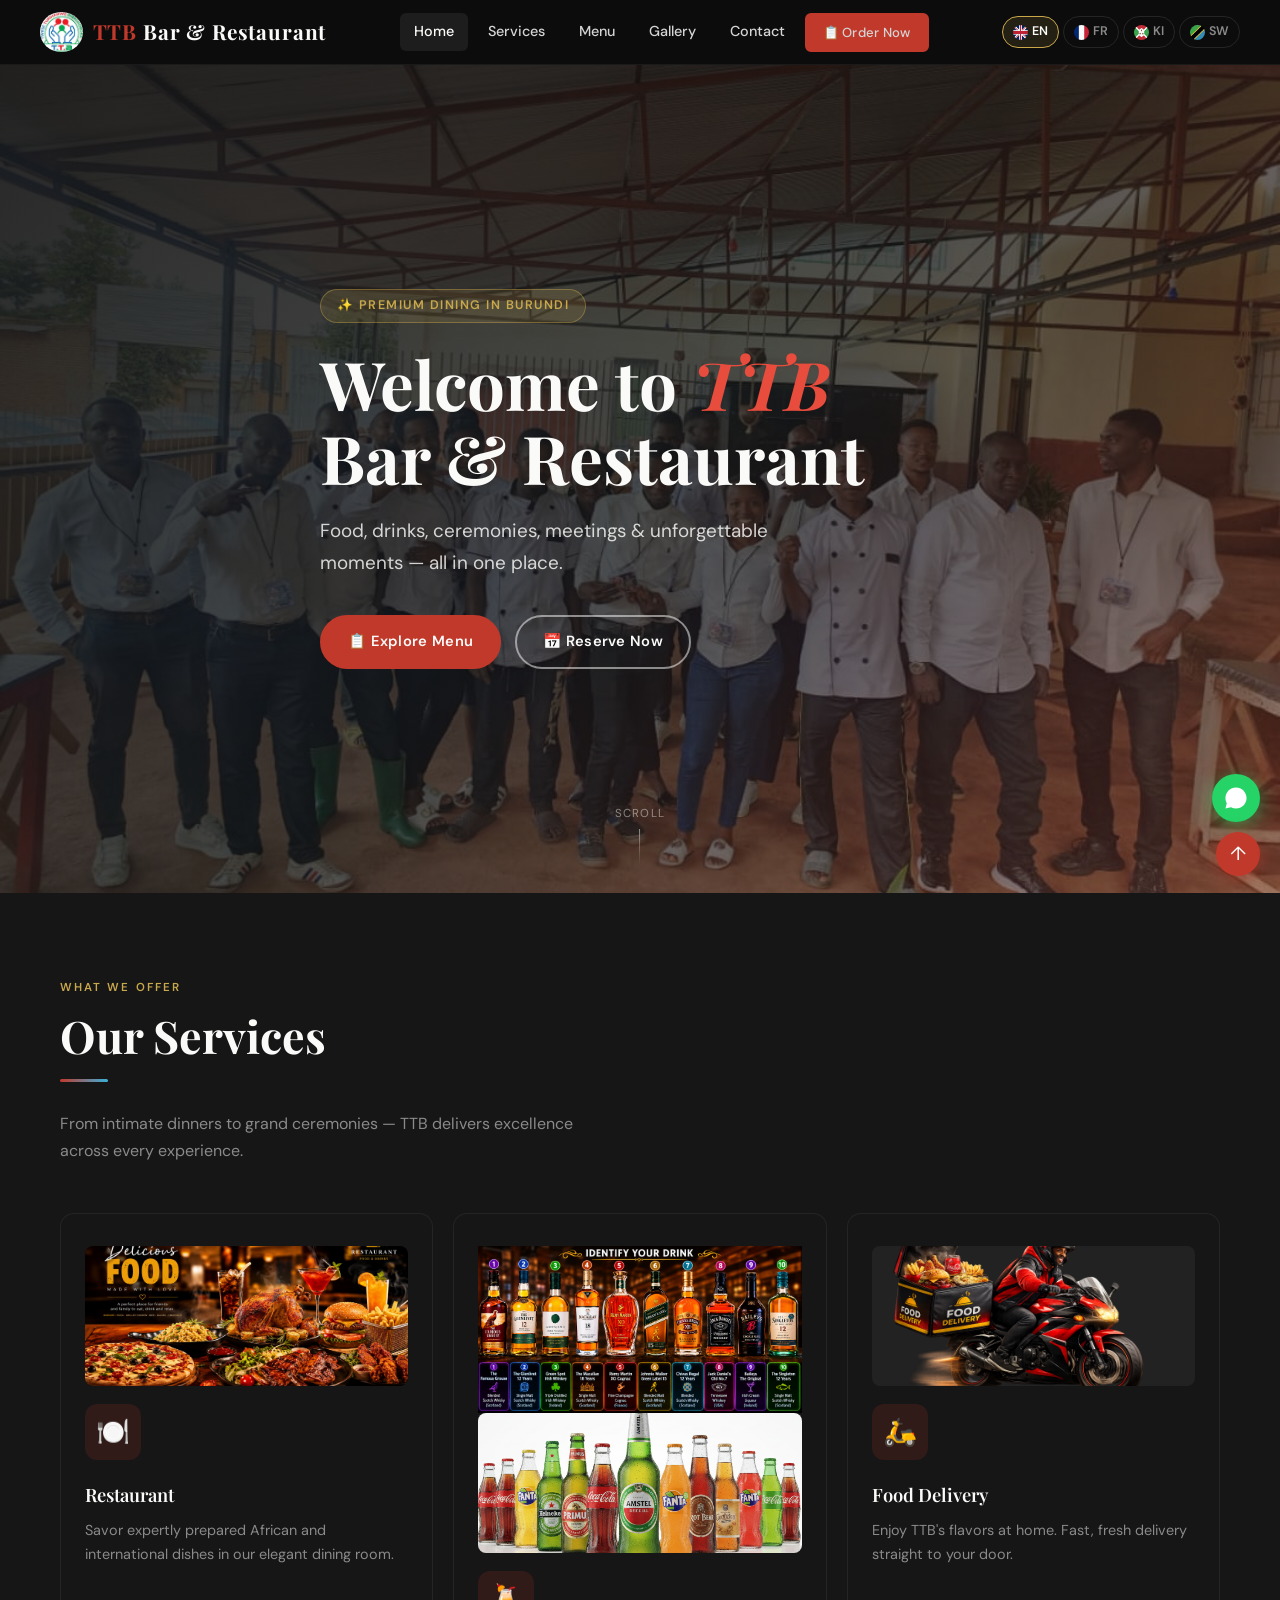
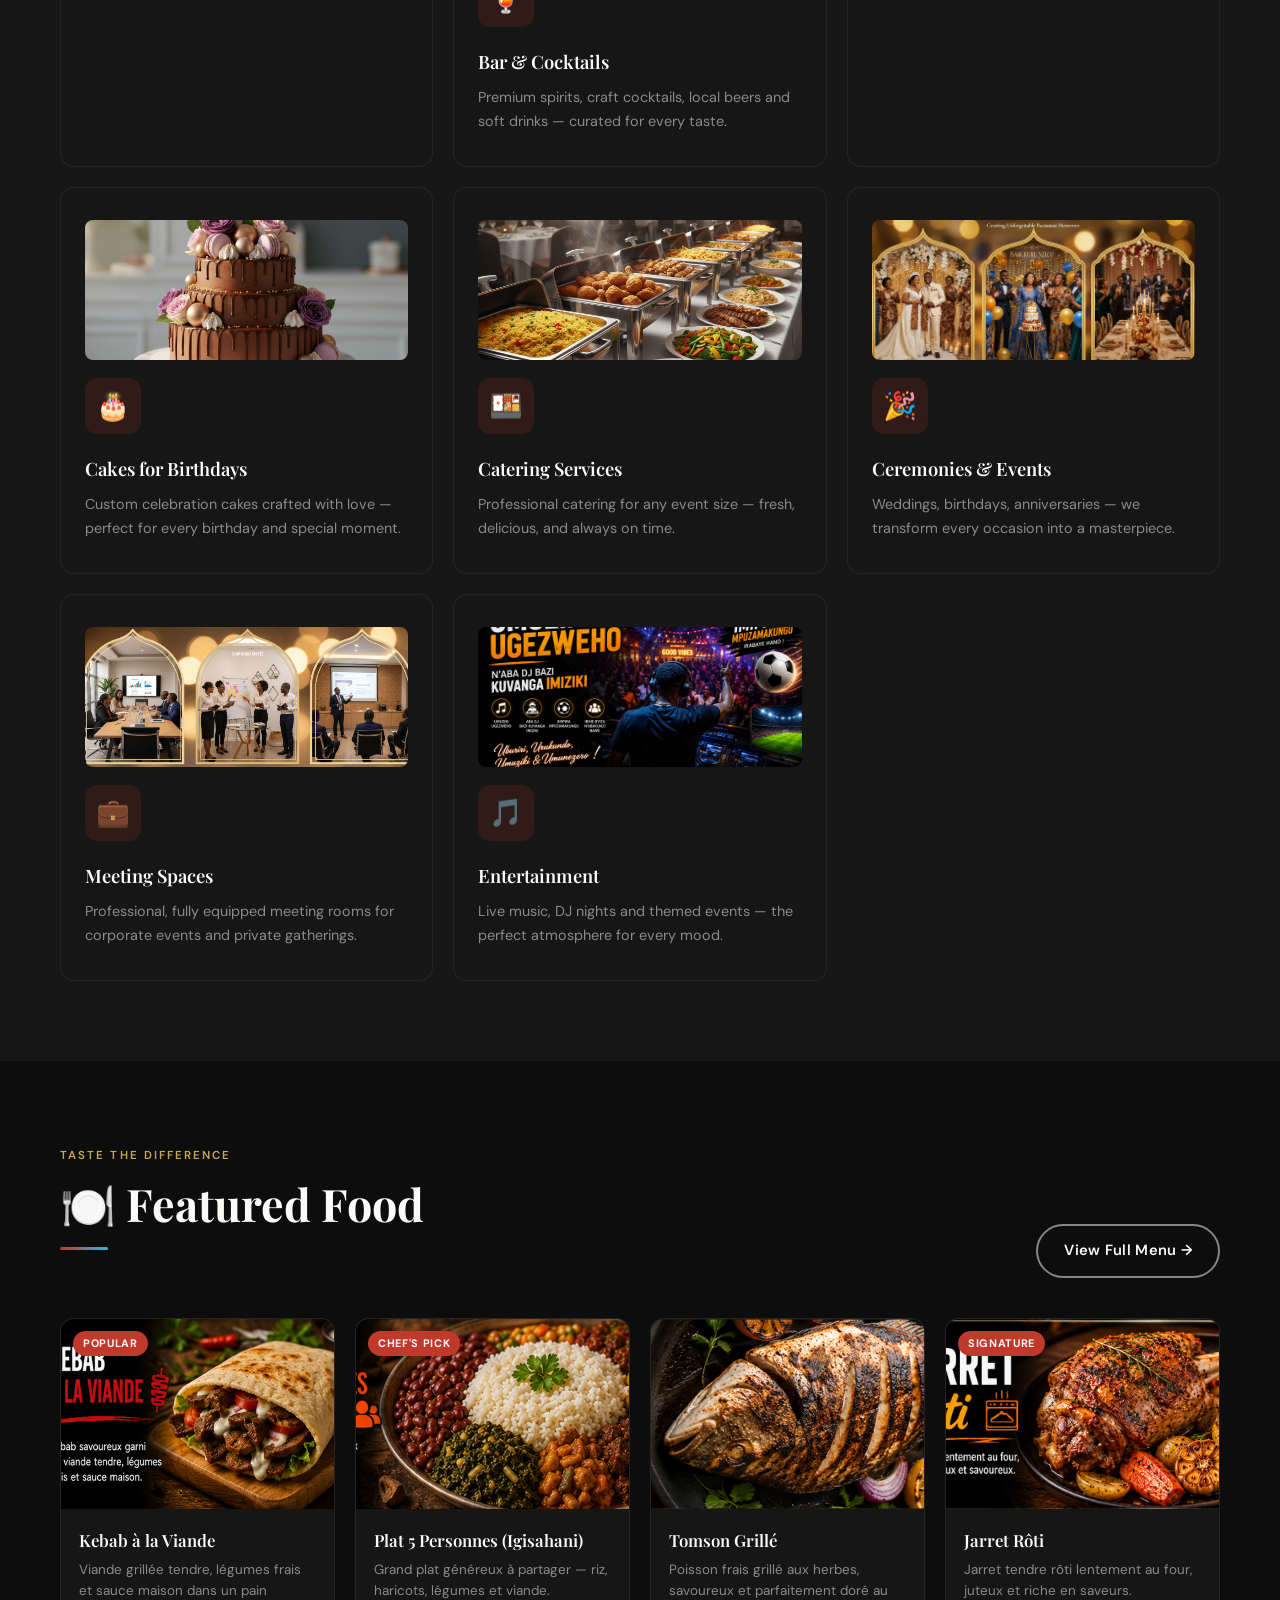
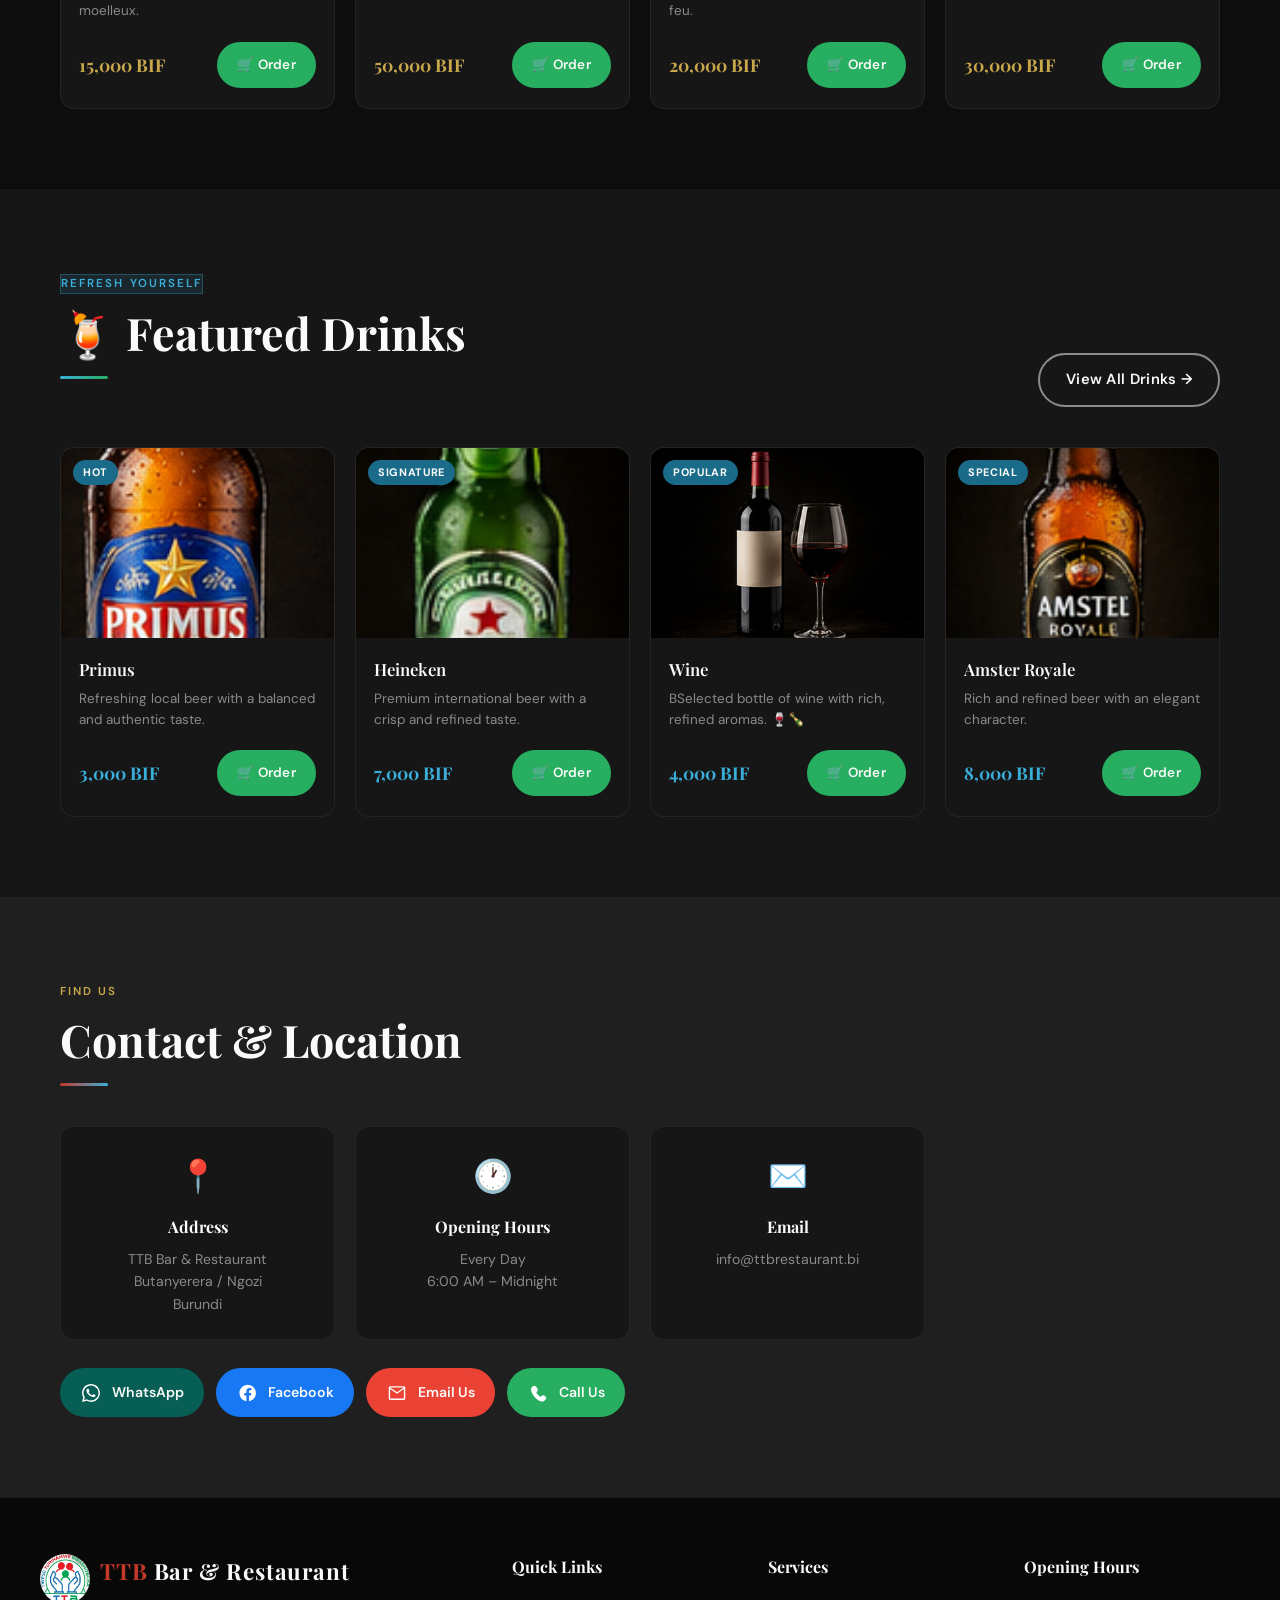
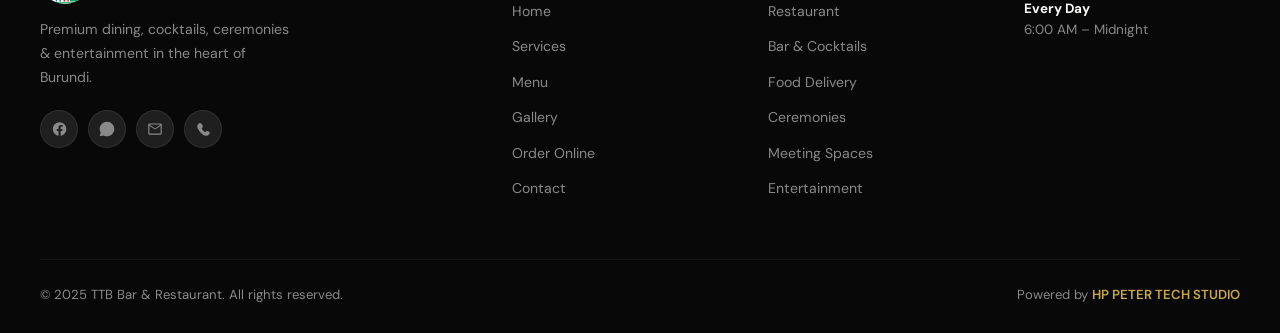
==== commit 6df8ed22: "final update especially on swahili.html" ====
--- a/index.html
+++ b/index.html
@@ -115,6 +115,7 @@
           <p>Savor expertly prepared African and international dishes in our elegant dining room.</p>
         </div>
         <div class="service-card">
+          <div><img src="images/nosWhiskey.png" alt="nosWhiskey"></div>
           <div class="service-img-wrap"><img src="images/ttbImg15.png" alt="Bar & Cocktails" onerror="this.parentElement.innerHTML='🍹'" /></div>
           <div class="service-icon">🍹</div>
           <h3>Bar &amp; Cocktails</h3>
@@ -358,7 +359,7 @@
       <div class="social-contact-row">
 
         <!-- WhatsApp — replace number -->
-        <a href="https://wa.me/25768857061?text=Hello%20TTB!" class="social-icon-link wa">
+        <a href="https://wa.me/25768857061?text=Hello%20TTB!" target="_blank" class="social-icon-link wa">
           <!-- WhatsApp icon (green) -->
           <svg width="22" height="22" viewBox="0 0 32 32" fill="white"><path d="M16 3C8.82 3 3 8.82 3 16c0 2.3.6 4.46 1.64 6.33L3 29l6.84-1.6A13 13 0 0 0 16 29c7.18 0 13-5.82 13-13S23.18 3 16 3zm0 23.85a10.83 10.83 0 0 1-5.52-1.52l-.4-.24-4.06.95.99-3.95-.26-.41A10.85 10.85 0 1 1 16 26.85zm5.95-8.13c-.33-.16-1.93-.95-2.23-1.06-.3-.1-.52-.16-.73.16-.22.33-.84 1.06-1.03 1.28-.19.22-.38.24-.7.08-.33-.16-1.38-.51-2.63-1.62-.97-.87-1.63-1.94-1.82-2.27-.19-.33-.02-.51.14-.67.15-.14.33-.38.49-.57.16-.19.22-.33.33-.54.1-.22.05-.41-.02-.57-.08-.16-.73-1.77-1-2.43-.26-.64-.53-.55-.73-.56h-.62c-.22 0-.57.08-.86.41-.3.33-1.13 1.1-1.13 2.68s1.16 3.11 1.32 3.32c.16.22 2.28 3.47 5.52 4.87.77.33 1.37.53 1.84.68.77.24 1.47.21 2.03.13.62-.09 1.93-.79 2.2-1.55.27-.76.27-1.41.19-1.55-.08-.14-.3-.22-.62-.38z"/></svg>
           WhatsApp
@@ -404,7 +405,7 @@
             <a href="https://facebook.com/your-ttb-page" class="social-btn" title="Facebook">
               <svg width="18" height="18" viewBox="0 0 32 32" fill="currentColor"><path d="M29 16C29 9.37 23.63 4 17 4S5 9.37 5 16c0 6 4.39 10.99 10.13 11.85V19.7h-3.05V16h3.05v-2.65c0-3.01 1.79-4.67 4.53-4.67 1.31 0 2.69.23 2.69.23v2.96h-1.51c-1.49 0-1.96.93-1.96 1.88V16h3.33l-.53 3.7H18.9v8.15C24.61 26.99 29 22 29 16z"/></svg>
             </a>
-            <a href="https://wa.me/25768857061" class="social-btn" title="WhatsApp">
+            <a href="https://wa.me/25768857061" target="_blank" class="social-btn" title="WhatsApp">
               <svg width="18" height="18" viewBox="0 0 32 32" fill="currentColor"><path d="M16 3C8.82 3 3 8.82 3 16c0 2.3.6 4.46 1.64 6.33L3 29l6.84-1.6A13 13 0 0 0 16 29c7.18 0 13-5.82 13-13S23.18 3 16 3zm5.95 15.72c-.33-.16-1.93-.95-2.23-1.06-.3-.1-.52-.16-.73.16-.22.33-.84 1.06-1.03 1.28-.19.22-.38.24-.7.08-.33-.16-1.38-.51-2.63-1.62-.97-.87-1.63-1.94-1.82-2.27-.19-.33-.02-.51.14-.67.15-.14.33-.38.49-.57.16-.19.22-.33.33-.54.1-.22.05-.41-.02-.57-.08-.16-.73-1.77-1-2.43-.26-.64-.53-.55-.73-.56h-.62c-.22 0-.57.08-.86.41-.3.33-1.13 1.1-1.13 2.68s1.16 3.11 1.32 3.32c.16.22 2.28 3.47 5.52 4.87.77.33 1.37.53 1.84.68.77.24 1.47.21 2.03.13.62-.09 1.93-.79 2.2-1.55.27-.76.27-1.41.19-1.55-.08-.14-.3-.22-.62-.38z"/></svg>
             </a>
             <a href="mailto:info@ttbrestaurant.bi" class="social-btn" title="Email">
@@ -447,12 +448,12 @@
       </div>
       <div class="footer-bottom">
         <span>© 2025 TTB Bar &amp; Restaurant. All rights reserved.</span>
-        <span>Powered by <a href="https://hppeter830s.github.io/hppetertechstudio/" target="_blank" rel="noopener">HP PETER TECH STUDIO</a></span>
+        <span>Powered by <a href="https://hppeter.vercel.app" target="_blank" rel="noopener">HP PETER TECH STUDIO</a></span>
       </div>
     </div>
   </footer>
 
-  <a href="https://wa.me/25768857061?text=Hello%20TTB%20Bar%20%26%20Restaurant!" class="whatsapp-float" title="Chat on WhatsApp">
+  <a href="https://wa.me/25768857061?text=Hello%20TTB%20Bar%20%26%20Restaurant!" target="_blank" class="whatsapp-float" title="Chat on WhatsApp">
     <svg width="26" height="26" viewBox="0 0 32 32" fill="white"><path d="M16 3C8.82 3 3 8.82 3 16c0 2.3.6 4.46 1.64 6.33L3 29l6.84-1.6A13 13 0 0 0 16 29c7.18 0 13-5.82 13-13S23.18 3 16 3zm5.95 15.72c-.33-.16-1.93-.95-2.23-1.06-.3-.1-.52-.16-.73.16-.22.33-.84 1.06-1.03 1.28-.19.22-.38.24-.7.08-.33-.16-1.38-.51-2.63-1.62-.97-.87-1.63-1.94-1.82-2.27-.19-.33-.02-.51.14-.67.15-.14.33-.38.49-.57.16-.19.22-.33.33-.54.1-.22.05-.41-.02-.57-.08-.16-.73-1.77-1-2.43-.26-.64-.53-.55-.73-.56h-.62c-.22 0-.57.08-.86.41-.3.33-1.13 1.1-1.13 2.68s1.16 3.11 1.32 3.32c.16.22 2.28 3.47 5.52 4.87.77.33 1.37.53 1.84.68.77.24 1.47.21 2.03.13.62-.09 1.93-.79 2.2-1.55.27-.76.27-1.41.19-1.55-.08-.14-.3-.22-.62-.38z"/></svg>
   </a>
   <a href="#home" class="scroll-top" title="Back to top">↑</a>
